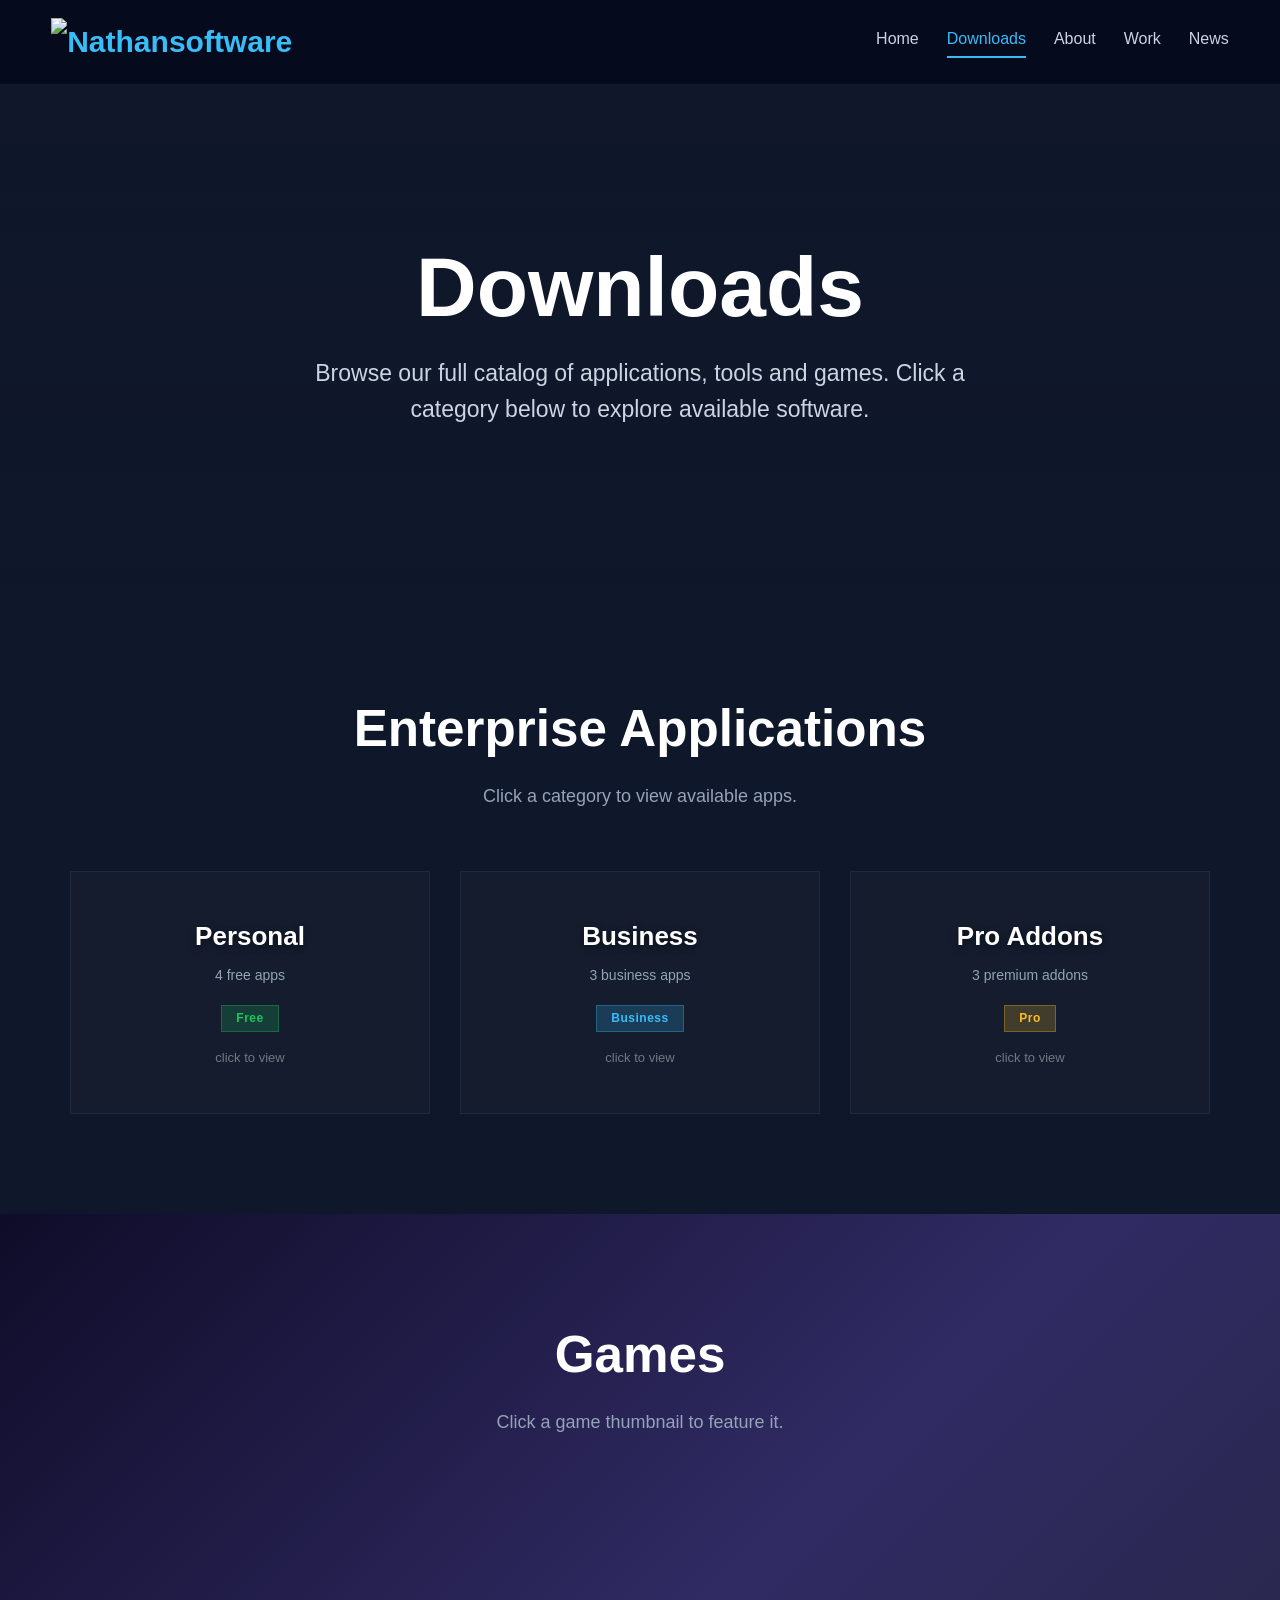
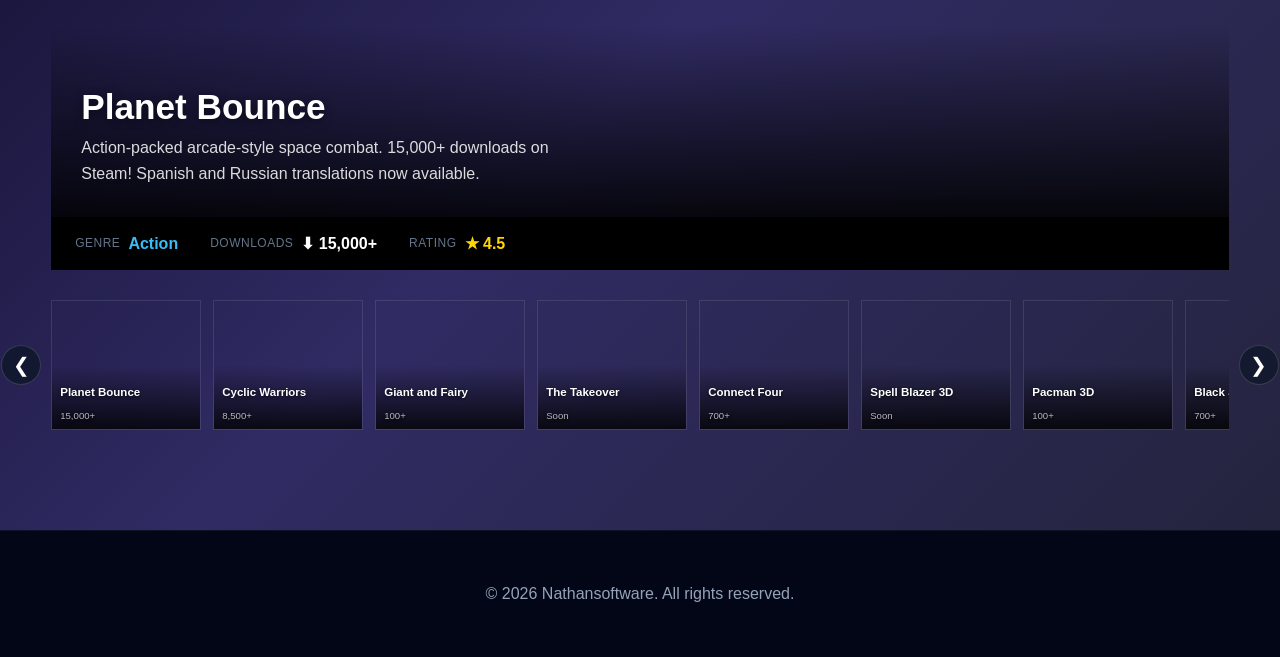
==== downloads.html @ 9fa22eac "Tweak urls" ====
<!DOCTYPE html>
<html lang="en">
<head>
<meta charset="UTF-8" />
<meta name="viewport" content="width=device-width, initial-scale=1.0" />
<title>Downloads - Nathansoftware</title>
<style>
* {
    margin: 0;
    padding: 0;
    box-sizing: border-box;
}

html {
    scroll-behavior: smooth;
}

body {
    font-family: Arial, Helvetica, sans-serif;
    background: #0f172a;
    color: white;
    line-height: 1.6;
    overflow-x: hidden;
}

a {
    text-decoration: none;
    color: inherit;
}

.container {
    width: 92%;
    max-width: 1250px;
    margin: auto;
}

header {
    position: sticky;
    top: 0;
    z-index: 1000;
    background: rgba(2, 6, 23, 0.7);
    backdrop-filter: blur(12px);
    border-bottom: 1px solid rgba(255,255,255,0.06);
}

nav {
    display: flex;
    justify-content: space-between;
    align-items: center;
    padding: 18px 0;
    position: relative;
}

.logo {
    font-size: 30px;
    font-weight: bold;
    color: #38bdf8;
}

.nav-links {
    display: flex;
    gap: 28px;
}

.nav-links a {
    color: #cbd5e1;
    transition: 0.2s;
}

.nav-links a:hover {
    color: #38bdf8;
}

.nav-links a.active {
    color: #38bdf8;
    border-bottom: 2px solid #38bdf8;
    padding-bottom: 4px;
}

/* Hamburger */
.hamburger {
    display: none;
    flex-direction: column;
    gap: 5px;
    cursor: pointer;
    padding: 4px;
    background: none;
    border: none;
}

.hamburger span {
    display: block;
    width: 24px;
    height: 2px;
    background: #cbd5e1;
    transition: 0.3s;
    border-radius: 2px;
}

.hamburger.active span:nth-child(1) {
    transform: translateY(7px) rotate(45deg);
}

.hamburger.active span:nth-child(2) {
    opacity: 0;
}

.hamburger.active span:nth-child(3) {
    transform: translateY(-7px) rotate(-45deg);
}

/* Mobile menu overlay */
.mobile-menu {
    display: none;
    position: fixed;
    top: 0;
    left: 0;
    width: 100%;
    height: 100%;
    background: rgba(2, 6, 23, 0.98);
    z-index: 999;
    flex-direction: column;
    justify-content: center;
    align-items: center;
    gap: 32px;
    opacity: 0;
    transition: opacity 0.3s ease;
    pointer-events: none;
}

.mobile-menu.open {
    opacity: 1;
    pointer-events: all;
}

.mobile-menu a {
    color: #cbd5e1;
    font-size: 1.5rem;
    font-weight: 600;
    transition: 0.2s;
}

.mobile-menu a:hover,
.mobile-menu a.active {
    color: #38bdf8;
}

.hero {
    min-height: 50vh;
    display: flex;
    align-items: center;
    text-align: center;
    background:
        linear-gradient(rgba(15,23,42,0.82), rgba(15,23,42,0.94)),
        url('https://cdn.jsdelivr.net/gh/Nathan-R1/Website-Assets@main/assets/hero.jpg') center/cover;
}

.hero-content {
    width: 100%;
    padding: 60px 0;
}

.hero h1 {
    font-size: clamp(42px, 8vw, 84px);
    line-height: 1.02;
    margin-bottom: 24px;
}

.hero p {
    max-width: 760px;
    margin: auto;
    font-size: clamp(16px, 2vw, 23px);
    color: #cbd5e1;
    padding: 0 14px;
}

section {
    padding: 100px 0;
}

.section-title {
    text-align: center;
    margin-bottom: 60px;
}

.section-title h2 {
    font-size: clamp(34px, 4vw, 52px);
    margin-bottom: 12px;
}

.section-title p {
    color: #94a3b8;
    font-size: 18px;
}

/* === CATEGORY CARDS === */
.categories {
    display: flex;
    justify-content: center;
    gap: 30px;
    flex-wrap: wrap;
}

.cat-card {
    flex: 1 1 280px;
    max-width: 360px;
    background: rgba(255,255,255,0.02);
    border: 1px solid rgba(255,255,255,0.06);
    border-radius: 0;
    padding: 44px 28px;
    text-align: center;
    cursor: pointer;
    transition: 0.25s;
}

.cat-card:hover {
    border-color: rgba(56, 189, 248, 0.3);
    transform: translateY(-5px);
}

.cat-card.active {
    border-color: #38bdf8;
    background: rgba(56, 189, 248, 0.06);
}

.cat-card .cat-icon {
    font-size: 48px;
    margin-bottom: 12px;
}

.cat-card h3 {
    font-size: 26px;
    color: #38bdf8;
    margin-bottom: 6px;
}

.cat-card .cat-count {
    font-size: 14px;
    color: #94a3b8;
    margin-bottom: 18px;
}

.cat-card .cat-badge {
    display: inline-block;
    font-size: 12px;
    font-weight: bold;
    padding: 3px 14px;
    border-radius: 0;
    letter-spacing: 0.5px;
}

.badge-free { background: rgba(34, 197, 94, 0.15); color: #22c55e; border: 1px solid rgba(34, 197, 94, 0.3); }
.badge-biz { background: rgba(56, 189, 248, 0.15); color: #38bdf8; border: 1px solid rgba(56, 189, 248, 0.3); }
.badge-pro { background: rgba(251, 191, 36, 0.15); color: #fbbf24; border: 1px solid rgba(251, 191, 36, 0.3); }

.cat-card .click-hint {
    font-size: 13px;
    color: #64748b;
    margin-top: 16px;
}

.cat-card .cat-icon {
    display: none;
}

.cat-card h3 {
    font-size: 26px;
    color: #fff;
    margin-bottom: 6px;
    text-shadow: 0 2px 6px rgba(0,0,0,0.5);
}

.cat-card .cat-count {
    font-size: 14px;
    color: #94a3b8;
    margin-bottom: 18px;
}

.cat-card .cat-badge {
    display: inline-block;
    font-size: 12px;
    font-weight: bold;
    padding: 3px 14px;
    border-radius: 0;
    letter-spacing: 0.5px;
}

.badge-free { background: rgba(34, 197, 94, 0.2); color: #22c55e; border: 1px solid rgba(34, 197, 94, 0.3); }
.badge-biz { background: rgba(56, 189, 248, 0.2); color: #38bdf8; border: 1px solid rgba(56, 189, 248, 0.3); }
.badge-pro { background: rgba(251, 191, 36, 0.2); color: #fbbf24; border: 1px solid rgba(251, 191, 36, 0.3); }

.cat-card .click-hint {
    font-size: 13px;
    color: rgba(255,255,255,0.4);
    margin-top: 16px;
}

/* === EXPANDED SECTION === */
.expand-wrap {
    overflow: hidden;
    max-height: 0;
    transition: max-height 0.5s ease, margin 0.4s ease;
    margin-top: 0;
}

.expand-wrap.open {
    max-height: 2000px;
    margin-top: 40px;
}

.expand-inner {
    background: rgba(255,255,255,0.02);
    border: 1px solid rgba(255,255,255,0.06);
    border-radius: 0;
    padding: 36px;
}

.expand-inner h3 {
    font-size: 22px;
    color: #38bdf8;
    margin-bottom: 24px;
}

.expand-apps {
    display: flex;
    flex-wrap: wrap;
    gap: 20px;
}

.expand-app {
    flex: 1 1 100%;
    padding: 18px 0;
    border-bottom: 1px solid rgba(255,255,255,0.04);
    display: flex;
    gap: 16px;
    align-items: flex-start;
}

.expand-app:last-child {
    border-bottom: none;
}

.expand-app .app-icon {
    width: 48px;
    height: 48px;
    flex-shrink: 0;
    background-size: cover;
    background-position: center;
    background-repeat: no-repeat;
    border: 1px solid rgba(255,255,255,0.08);
}

.expand-app .app-info {
    flex: 1;
    min-width: 0;
}

.expand-app h4 {
    font-size: 18px;
    font-weight: 600;
    margin-bottom: 4px;
    color: #e2e8f0;
}

.expand-app p {
    font-size: 15px;
    color: #94a3b8;
}

.expand-app .meta {
    display: flex;
    gap: 12px;
    margin-top: 8px;
    font-size: 13px;
    color: #64748b;
}

/* === GAMES === */
#games {
    background: linear-gradient(135deg, #0f0c29, #302b63, #24243e);
    padding: 100px 0;
}

.game-hero {
    display: flex;
    align-items: flex-end;
    gap: 36px;
    background-size: cover;
    background-position: center;
    background-repeat: no-repeat;
    border-radius: 0;
    padding: 30px;
    margin-bottom: 0;
    position: relative;
    overflow: hidden;
    height: 320px;
    transition: background 0.5s ease;
    cursor: pointer;
}

@media (orientation: portrait) {
    .game-hero {
        height: auto;
        aspect-ratio: 1 / 1;
    }
}

.game-hero::before {
    content: '';
    position: absolute;
    top: 0; left: 0; right: 0; bottom: 0;
    background: linear-gradient(transparent 40%, rgba(0,0,0,0.85));
}

.game-hero .hero-body {
    position: relative;
    z-index: 1;
}

.game-hero .hero-body h3 {
    font-size: 2.2rem;
    font-weight: 800;
    color: #fff;
    text-shadow: 0 2px 8px rgba(0,0,0,0.5);
}

.game-hero .hero-body p {
    font-size: 1rem;
    color: rgba(255,255,255,0.85);
    max-width: 500px;
}

/* Hero info bar */
.hero-bar {
    background: #000;
    padding: 14px 24px;
    display: flex;
    align-items: center;
    gap: 32px;
    flex-wrap: nowrap;
    margin-bottom: 30px;
}

.hero-bar span {
    display: flex;
    align-items: center;
    gap: 6px;
    color: #94a3b8;
    white-space: nowrap;
}

.hero-bar .bar-label {
    color: #64748b;
    font-size: 0.75rem;
    text-transform: uppercase;
    letter-spacing: 0.5px;
    margin-right: 2px;
}

.hero-bar .bar-genre { color: #38bdf8; font-weight: 600; }
.hero-bar .bar-downloads { color: #fff; font-weight: 600; }
.hero-bar .bar-stars { color: #ffd700; font-weight: 600; }

/* Thumbnail carousel */
.thumbs-outer {
    position: relative;
}

.thumbs-track-wrap {
    overflow: hidden;
}

.thumbs-track {
    display: flex;
    gap: 12px;
    transition: transform 0.4s ease;
}

.thumb {
    flex: 0 0 150px;
    height: 130px;
    background-size: cover;
    background-position: center;
    background-repeat: no-repeat;
    border: 1px solid rgba(255,255,255,0.1);
    border-radius: 0;
    cursor: pointer;
    transition: 0.2s;
    display: flex;
    flex-direction: column;
    justify-content: flex-end;
    align-items: stretch;
    position: relative;
    overflow: hidden;
}

.thumb::after {
    content: '';
    position: absolute;
    inset: 0;
    background: linear-gradient(transparent 50%, rgba(0,0,0,0.8));
}

.thumb:hover {
    transform: translateY(-3px);
    border-color: rgba(255,255,255,0.25);
}

.thumb .t-name {
    font-size: 0.72rem;
    font-weight: 700;
    padding: 8px;
    color: #fff;
    position: relative;
    z-index: 1;
    text-shadow: 0 1px 3px rgba(0,0,0,0.6);
    display: -webkit-box;
    -webkit-line-clamp: 2;
    -webkit-box-orient: vertical;
    overflow: hidden;
    line-height: 1.2;
}

.thumb .t-dl {
    font-size: 0.6rem;
    color: rgba(255,255,255,0.7);
    padding: 0 8px 6px;
    position: relative;
    z-index: 1;
    text-shadow: 0 1px 3px rgba(0,0,0,0.6);
}

.carousel-arrow {
    position: absolute;
    top: 50%;
    transform: translateY(-50%);
    z-index: 10;
    width: 40px;
    height: 40px;
    border: 1px solid rgba(255,255,255,0.15);
    border-radius: 50%;
    background: rgba(15,23,42,0.8);
    color: white;
    font-size: 20px;
    cursor: pointer;
    display: flex;
    align-items: center;
    justify-content: center;
    transition: 0.2s;
    display: none;
}

.carousel-arrow:hover {
    background: #38bdf8;
    color: #0f172a;
    border-color: #38bdf8;
}

.carousel-arrow.prev {
    left: -50px;
}

.carousel-arrow.next {
    right: -50px;
}

.carousel-arrow.show {
    display: flex;
}

footer {
    background: #020617;
    padding: 50px 0;
    text-align: center;
    color: #94a3b8;
    border-top: 1px solid rgba(255,255,255,0.05);
}

@media(max-width: 700px) {
    nav {
        flex-direction: row;
        gap: 0;
    }

    .nav-links {
        display: none;
    }

    .hamburger {
        display: flex;
    }

    .mobile-menu {
        display: flex;
    }

    section {
        padding: 70px 0;
    }

    .game-hero {
        flex-direction: column;
        text-align: left;
        padding: 16px;
        height: auto;
        aspect-ratio: 1 / 1;
    }

    .game-hero .hero-body p {
        max-width: none;
    }

    .hero-bar {
        padding: 10px 12px;
        gap: 8px;
    }

    .thumb {
        flex: 0 0 120px;
        height: 100px;
    }

    .carousel-arrow.prev {
        left: -5px;
    }

    .carousel-arrow.next {
        right: -5px;
    }
}
</style>
</head>
<body>

<header>
    <div class="container">
        <nav>
            <div class="logo">
                <img src="https://cdn.jsdelivr.net/gh/Nathan-R1/Website-Assets@main/assets/logo.png" alt="Nathansoftware" style="height: 48px; width: auto; display: block;">
            </div>
            <div class="nav-links">
                <a href="index.html">Home</a>
                <a href="#downloads" class="active">Downloads</a>
                <a href="index.html#about">About</a>
                <a href="index.html#work">Work</a>
                <a href="index.html#news">News</a>
            </div>
            <button class="hamburger" id="hamburger" onclick="toggleMobileMenu()" aria-label="Menu">
                <span></span>
                <span></span>
                <span></span>
            </button>
        </nav>
    </div>
</header>

<div class="mobile-menu" id="mobileMenu">
    <a href="index.html" onclick="closeMobileMenu()">Home</a>
    <a href="#downloads" class="active" onclick="closeMobileMenu()">Downloads</a>
    <a href="index.html#about" onclick="closeMobileMenu()">About</a>
    <a href="index.html#work" onclick="closeMobileMenu()">Work</a>
    <a href="index.html#news" onclick="closeMobileMenu()">News</a>
</div>

<section class="hero">
    <div class="container hero-content">
        <h1>Downloads</h1>
        <p>
            Browse our full catalog of applications, tools and games.
            Click a category below to explore available software.
        </p>
    </div>
</section>

<section id="downloads">
    <div class="container">
        <div class="section-title">
            <h2>Enterprise Applications</h2>
            <p>Click a category to view available apps.</p>
        </div>

        <div class="categories">
            <div class="cat-card" onclick="toggleCategory('personal')" id="cat-personal">
                <div class="cat-icon">&#128187;</div>
                <h3>Personal</h3>
                <div class="cat-count">4 free apps</div>
                <span class="cat-badge badge-free">Free</span>
                <div class="click-hint">click to view</div>
            </div>
            <div class="cat-card" onclick="toggleCategory('business')" id="cat-business">
                <div class="cat-icon">&#128188;</div>
                <h3>Business</h3>
                <div class="cat-count">3 business apps</div>
                <span class="cat-badge badge-biz">Business</span>
                <div class="click-hint">click to view</div>
            </div>
            <div class="cat-card" onclick="toggleCategory('pro')" id="cat-pro">
                <div class="cat-icon">&#9889;</div>
                <h3>Pro Addons</h3>
                <div class="cat-count">3 premium addons</div>
                <span class="cat-badge badge-pro">Pro</span>
                <div class="click-hint">click to view</div>
            </div>
        </div>

        <div class="expand-wrap" id="expandWrap">
            <div class="expand-inner" id="expandInner">
                <h3 id="expandTitle"></h3>
                <div class="expand-apps" id="expandBody"></div>
            </div>
        </div>
    </div>
</section>

<section id="games">
    <div class="container">
        <div class="section-title">
            <h2>Games</h2>
            <p>Click a game thumbnail to feature it.</p>
        </div>

        <div class="game-hero" id="gameHero" onclick="launchGame()" style="background-image: url(https://cdn.jsdelivr.net/gh/Nathan-R1/Website-Assets@main/assets/planetbounce-back.jpg)">
            <div class="hero-body">
                <h3 id="heroTitle">Planet Bounce</h3>
                <p id="heroDesc">Action-packed arcade-style space combat. 15,000+ downloads on Steam! Spanish and Russian translations now available.</p>
            </div>
        </div>
        <div class="hero-bar" id="heroBar">
            <span><span class="bar-label">Genre</span> <span class="bar-genre" id="barGenre">Action</span></span>
            <span><span class="bar-label">Downloads</span> <span class="bar-downloads" id="barDownloads">&#11015; 15,000+</span></span>
            <span><span class="bar-label">Rating</span> <span class="bar-stars" id="barStars">&#9733; 4.5</span></span>
        </div>

        <div class="thumbs-outer">
            <button class="carousel-arrow prev" id="thumbPrev" onclick="moveThumbs(-1)">&#10094;</button>
            <div class="thumbs-track-wrap">
                <div class="thumbs-track" id="thumbsTrack"></div>
            </div>
            <button class="carousel-arrow next" id="thumbNext" onclick="moveThumbs(1)">&#10095;</button>
        </div>
    </div>
</section>

<footer>
    <div class="container">
        <p>&copy; 2026 Nathansoftware. All rights reserved.</p>
    </div>
</footer>

<script>
const categories = {
    personal: {
        title: 'Personal (Free)',
        apps: [
            { name: 'Glass Pane', desc: 'A lightweight personal tool for everyday productivity and screen management.', meta: 'Windows' },
            { name: 'Lockdown Buddy', desc: 'Personal safety and security tool designed to keep you informed and protected.', meta: 'Windows' },
            { name: 'ID Scanner', desc: 'Scan and verify identification documents quickly and securely from your Android device.', meta: 'Android' },
            { name: 'Android Math Challenge', desc: 'Sharpen your math skills with timed challenges and progressively difficult puzzles.', meta: 'Android' }
        ]
    },
    business: {
        title: 'Business',
        apps: [
            { name: 'Easy Survey Creator', desc: 'Completely free survey software with tools to create, conduct, and analyze surveys with infinite questions. Over 4,000 downloads.', meta: 'Windows, Mac, Linux' },
            { name: 'Advanced Business Timer', desc: 'Professional time-tracking and productivity management tool for businesses and freelancers.', meta: 'Windows' },
            { name: 'Batch Text Writer', desc: 'Powerful batch file manipulation and text processing tool for automating repetitive tasks.', meta: 'Windows' }
        ]
    },
    pro: {
        title: 'Pro Addons',
        apps: [
            { name: 'Easy Survey Creator &mdash; Enterprise Plus', desc: 'Advanced survey features including custom branding, API access, team collaboration, and advanced analytics.', meta: 'Commercial License' },
            { name: 'Batch Text Writer &mdash; Automation Suite', desc: 'Extended automation capabilities with regex support, template engine, scheduled runs, and cloud integration.', meta: 'Commercial License' },
            { name: 'Advanced Business Timer &mdash; Team Edition', desc: 'Multi-user time tracking with reporting dashboards, payroll export, Slack/Teams integration, and project billing.', meta: 'Commercial License' }
        ]
    }
};

const demoImg = 'https://cdn.jsdelivr.net/gh/Nathan-R1/Website-Assets@main/assets/lords.jpg';

const imgBase = 'https://cdn.jsdelivr.net/gh/Nathan-R1/Website-Assets@main/assets/';

const games = [
    { id: 0,  name: 'Planet Bounce',             genre: 'Action',   desc: 'Action-packed arcade-style space combat. 15,000+ downloads on Steam! Spanish and Russian translations now available.',              downloads: '15,000+', stars: '3.8', img: 'planetbounce-back.jpg', url: 'https://store.steampowered.com/app/1207770/Planet_Bounce/', bg: 'linear-gradient(135deg, #f7971e, #ffd200)' },
    { id: 1,  name: 'Cyclic Warriors',           genre: 'Action',   desc: 'Fast-paced time travel competitive movement shooter. Coming to Steam this month!',                                          downloads: '8,500+',    stars: '4.5',    img: 'cyclic.png',           url: 'https://store.steampowered.com/app/2746000/Cyclic_Warriors/', bg: 'linear-gradient(135deg, #667eea, #764ba2)' },
    { id: 2,  name: 'Giant and Fairy',           genre: 'Action',   desc: 'An epic action game pitting mighty giants against elusive fairies in mythical battles.',                                    downloads: '100+',   stars: '4.0', img: 'giant-and-fairy-back.jpg', url: 'https://sourceforge.net/projects/fairy-and-giant/', bg: 'linear-gradient(135deg, #f093fb, #f5576c)' },
    { id: 3,  name: 'The Takeover',              genre: 'Action',   desc: 'High-stakes action game where strategic planning meets fast execution.',                                                  downloads: 'Soon',     stars: '',    img: 'takeover-back.jpg',      bg: 'linear-gradient(135deg, #4facfe, #00f2fe)' },
    { id: 4,  name: 'Connect Four',              genre: 'Arcade',   desc: 'Classic Connect Four game with a sleek 3D twist and multiplayer modes.',                                                    downloads: '700+',   stars: '4.1', img: 'connect-four-back.png', url: 'https://sourceforge.net/projects/nathansoftware-games/', bg: 'linear-gradient(135deg, #43e97b, #38f9d7)' },
    { id: 5,  name: 'Spell Blazer 3D',           genre: 'Arcade',   desc: 'Fast-paced spell-casting arcade action in full 3D. Master the elements!',                                                   downloads: 'Soon',     stars: '',    img: 'spellblazer3d-back.jpg', bg: 'linear-gradient(135deg, #fa709a, #fee140)' },
    { id: 6,  name: 'Pacman 3D',                 genre: 'Arcade',   desc: 'The classic maze chase reimagined in stunning 3D with new power-ups.',                                                      downloads: '100+',   stars: '5.0', img: 'packman-back.jpg', url: 'https://github.com/Nathan-R1/Building-In-Unreal/tree/main/PacManProject', bg: 'linear-gradient(135deg, #fccb90, #d57eeb)' },
    { id: 7,  name: 'Black Jack 21',             genre: 'Arcade',   desc: 'Classic blackjack card game with beautiful visuals and realistic physics.',                                                  downloads: '700+',   stars: '3.5', img: 'blackjack-back.jpg', url: 'https://sourceforge.net/projects/nathansoftware-games/', bg: 'linear-gradient(135deg, #e0c3fc, #8ec5fc)' },
    { id: 8,  name: 'Reign of the Lords',        genre: 'Strategy', desc: 'Strategic kingdom management and conquest. Build your empire from the ground up.',                                        downloads: '40,000+',   stars: '5.0', bg: 'linear-gradient(135deg, #a18cd1, #fbc2eb)' },
    { id: 9,  name: 'Wilderness Adventure RPG',  genre: 'Strategy', desc: 'Open-world RPG with deep exploration, quests, and character progression.',                                             downloads: '700+',   stars: '5.0', img: 'wilderness-back.jpg', url: 'https://sourceforge.net/projects/nathansoftware-games/', bg: 'linear-gradient(135deg, #84fab0, #8fd3f4)' },
    { id: 10, name: 'Murder Mystery',            genre: 'Strategy', desc: 'Solve challenging murder cases through deduction, clues, and interrogation.',                                         downloads: '<100',   stars: '5.0', img: 'murder-mystery-back.jpg', bg: 'linear-gradient(135deg, #cfd9df, #e2ebf0)' },
    { id: 11, name: 'Draskin Conflict',          genre: 'Strategy', desc: 'Tactical strategy game featuring deep gameplay, resource management, and war.',                                        downloads: '<100',   stars: '5.0', img: 'draskin-back.jpg', url: 'https://sourceforge.net/projects/draskin-conflict/', bg: 'linear-gradient(135deg, #ffecd2, #fcb69f)' }
];

let currentHero = 0;
let currentCategory = null;
let thumbPos = 0;
let thumbsPerView = 0;

// === SECTION 1: CATEGORY EXPAND ===
function toggleCategory(key) {
    const wrap = document.getElementById('expandWrap');
    const wasOpen = wrap.classList.contains('open');
    const wasSame = currentCategory === key;

    if (wasOpen && wasSame) {
        wrap.classList.remove('open');
        currentCategory = null;
        document.querySelectorAll('.cat-card').forEach(c => c.classList.remove('active'));
        return;
    }

    if (wasOpen && !wasSame) {
        wrap.classList.remove('open');
        setTimeout(() => {
            openCategory(key);
        }, 350);
    } else {
        openCategory(key);
    }
}

function openCategory(key) {
    const data = categories[key];
    currentCategory = key;

    document.querySelectorAll('.cat-card').forEach(c => c.classList.remove('active'));
    document.getElementById('cat-' + key).classList.add('active');

    document.getElementById('expandTitle').textContent = data.title;
    document.getElementById('expandBody').innerHTML = data.apps.map(a =>
        `<div class="expand-app">
            <div class="app-icon" style="background-image: url(https://cdn.jsdelivr.net/gh/Nathan-R1/Website-Assets@main/assets/lords.jpg)"></div>
            <div class="app-info">
                <h4>${a.name}</h4>
                <p>${a.desc}</p>
                <div class="meta"><span>${a.meta}</span></div>
            </div>
        </div>`
    ).join('');

    const wrap = document.getElementById('expandWrap');
    wrap.classList.add('open');

    setTimeout(() => {
        if (window.innerWidth < 1024) {
            wrap.scrollIntoView({ behavior: 'smooth', block: 'start' });
        }
    }, 100);
}

// === SECTION 2: GAMES CAROUSEL ===
function renderThumbs() {
    const track = document.getElementById('thumbsTrack');
    track.innerHTML = games.map(g =>
        `<div class="thumb" data-id="${g.id}" onclick="swapHero(${g.id})" style="background-image: url(${g.img ? imgBase + g.img : demoImg})">
            <div class="t-name">${g.name}</div>
            <div class="t-dl">${g.downloads}</div>
        </div>`
    ).join('');
    recalcCarousel();
}

function swapHero(id) {
    if (id === currentHero) return;
    const g = games[id];
    document.getElementById('gameHero').style.backgroundImage = `url(${g.img ? imgBase + g.img : demoImg})`;
    document.getElementById('heroTitle').textContent = g.name;
    document.getElementById('heroDesc').textContent = g.desc;
    document.getElementById('barGenre').textContent = g.genre;
    document.getElementById('barDownloads').innerHTML = g.downloads ? `&#11015; ${g.downloads}` : '';
    document.getElementById('barStars').innerHTML = g.stars ? `&#9733; ${g.stars}` : '';
    currentHero = id;
    if (window.innerWidth < 1024) {
        document.querySelector('.thumbs-outer').scrollIntoView({ behavior: 'smooth', block: 'end' });
    }
    fitBar();
}

function launchGame() {
    const g = games[currentHero];
    if (g.url) {
        window.open(g.url, '_blank');
    }
}

function fitBar() {
    const bar = document.querySelector('.hero-bar');
    const spans = bar.querySelectorAll('span');
    const labels = bar.querySelectorAll('.bar-label');
    bar.style.flexWrap = 'nowrap';
    const all = [...spans];
    all.forEach(s => s.style.fontSize = '');
    if (bar.scrollWidth <= bar.clientWidth) return;
    let low = 0.3;
    let high = 2;
    let best = 0.3;
    for (let i = 0; i < 10; i++) {
        const mid = (low + high) / 2;
        all.forEach(s => s.style.fontSize = mid + 'rem');
        if (bar.scrollWidth <= bar.clientWidth) {
            best = mid;
            low = mid;
        } else {
            high = mid;
        }
    }
    all.forEach(s => s.style.fontSize = best + 'rem');
}

function recalcCarousel() {
    const track = document.getElementById('thumbsTrack');
    const wrap = document.querySelector('.thumbs-track-wrap');
    const thumbs = track.querySelectorAll('.thumb');
    if (!thumbs.length) return;

    const containerWidth = wrap.offsetWidth;
    const gap = 12;
    const thumbWidth = thumbs[0].offsetWidth;

    thumbsPerView = Math.max(1, Math.floor((containerWidth + gap) / (thumbWidth + gap)));
    const perSlide = thumbsPerView * 2;
    
    // Show arrows if content overflows the container
    const totalContentWidth = thumbs.length * (thumbWidth + gap) - gap;
    const showArrows = totalContentWidth > containerWidth;

    document.getElementById('thumbPrev').classList.toggle('show', showArrows);
    document.getElementById('thumbNext').classList.toggle('show', showArrows);

    // Constrain thumbPos to valid range
    const maxPos = Math.max(0, thumbs.length - thumbsPerView);
    if (thumbPos > maxPos) {
        thumbPos = maxPos;
    }
    if (thumbPos < 0) thumbPos = 0;

    const slideDist = thumbPos * (thumbWidth + gap);
    track.style.transform = `translateX(-${slideDist}px)`;
}

function moveThumbs(dir) {
    const track = document.getElementById('thumbsTrack');
    const thumbs = track.querySelectorAll('.thumb');
    const gap = 12;
    const thumbWidth = thumbs[0].offsetWidth;
    
    // Maximum position is when the last thumb aligns with the right edge
    const maxPos = Math.max(0, thumbs.length - thumbsPerView);

    thumbPos += dir * thumbsPerView;
    if (thumbPos < 0) thumbPos = 0;
    if (thumbPos > maxPos) thumbPos = maxPos;

    const slideDist = thumbPos * (thumbWidth + gap);
    track.style.transform = `translateX(-${slideDist}px)`;
}

// === SWIPE SUPPORT ===
(function() {
    const wrap = document.querySelector('.thumbs-track-wrap');
    let startX = 0;
    let endX = 0;

    wrap.addEventListener('touchstart', function(e) {
        startX = e.changedTouches[0].screenX;
    }, { passive: true });

    wrap.addEventListener('touchend', function(e) {
        endX = e.changedTouches[0].screenX;
        const diff = startX - endX;
        if (Math.abs(diff) > 30) {
            moveThumbs(diff > 0 ? 1 : -1);
        }
    }, { passive: true });
})();

// === MOBILE MENU ===
function toggleMobileMenu() {
    const menu = document.getElementById('mobileMenu');
    const ham = document.getElementById('hamburger');
    menu.classList.toggle('open');
    ham.classList.toggle('active');
    document.body.style.overflow = menu.classList.contains('open') ? 'hidden' : '';
}

function closeMobileMenu() {
    document.getElementById('mobileMenu').classList.remove('open');
    document.getElementById('hamburger').classList.remove('active');
    document.body.style.overflow = '';
}

window.addEventListener('resize', recalcCarousel);
window.addEventListener('resize', fitBar);
renderThumbs();
fitBar();
</script>

</body>
</html>
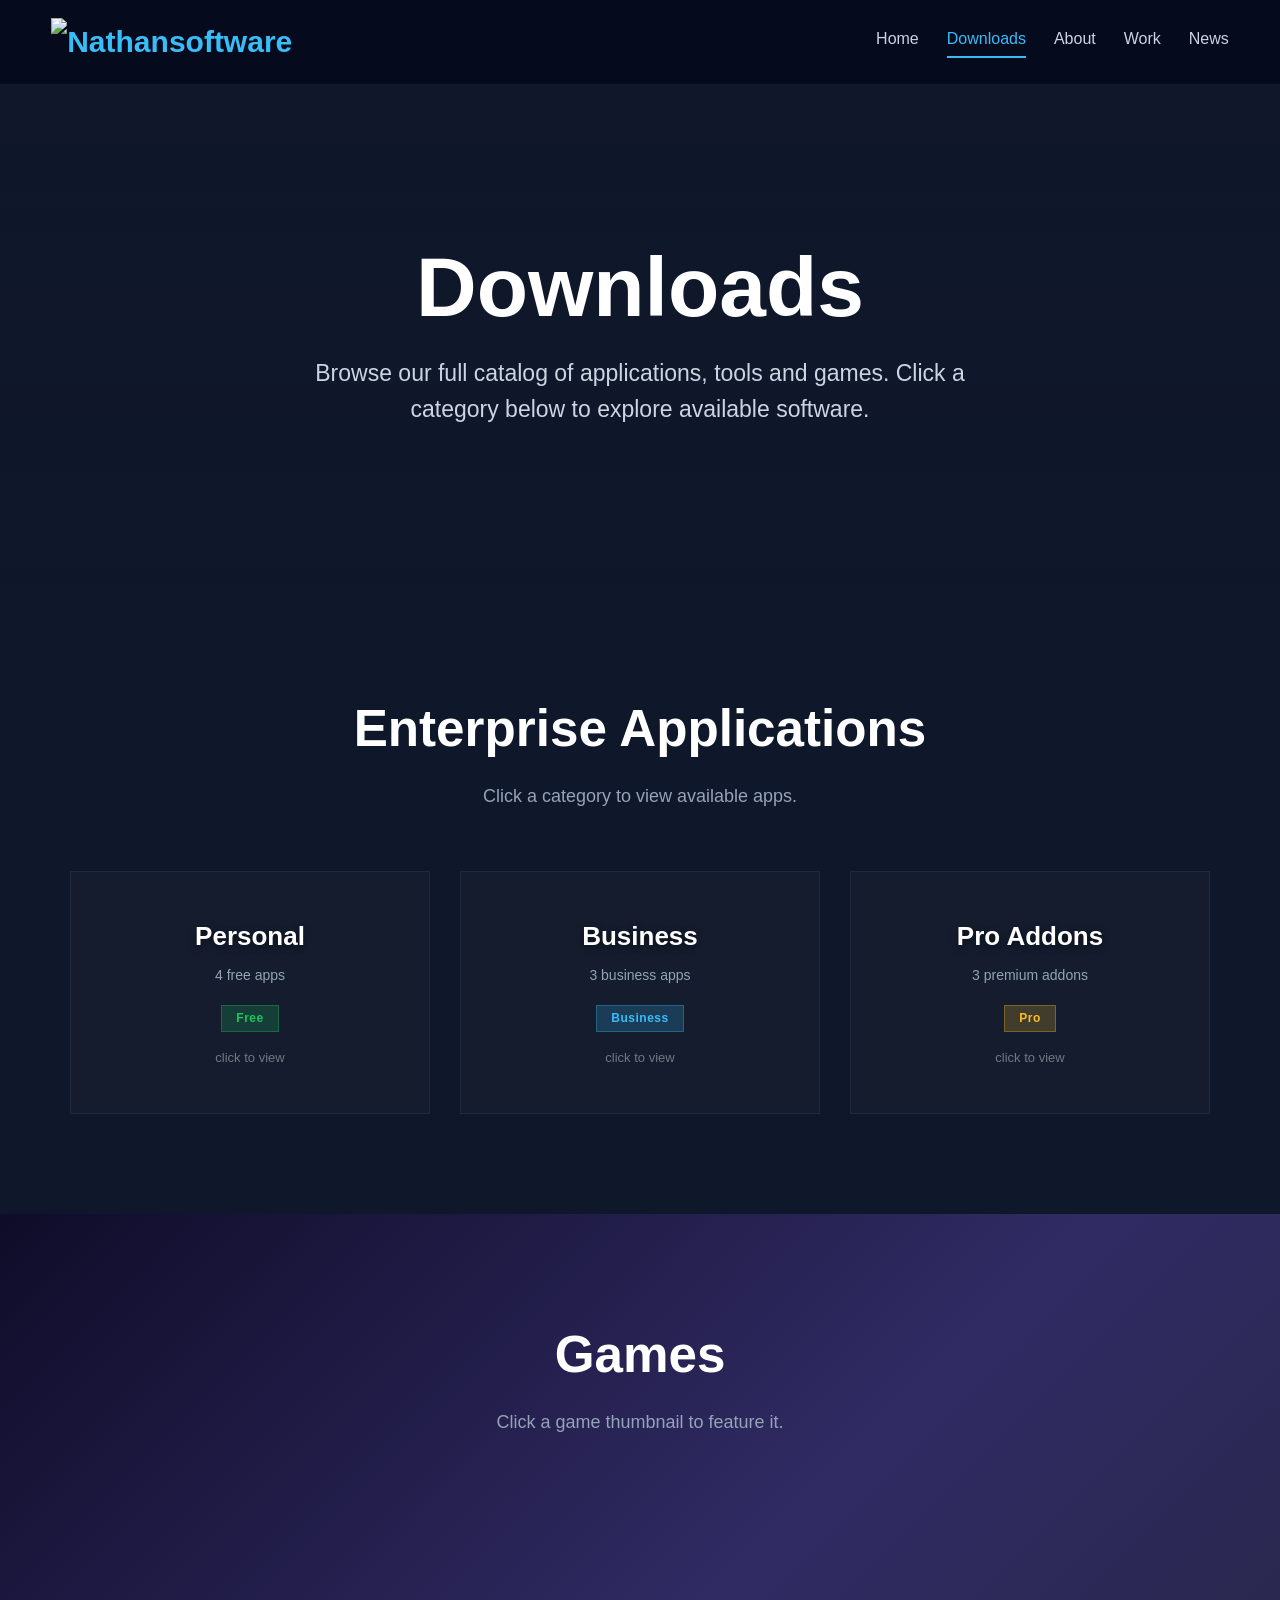
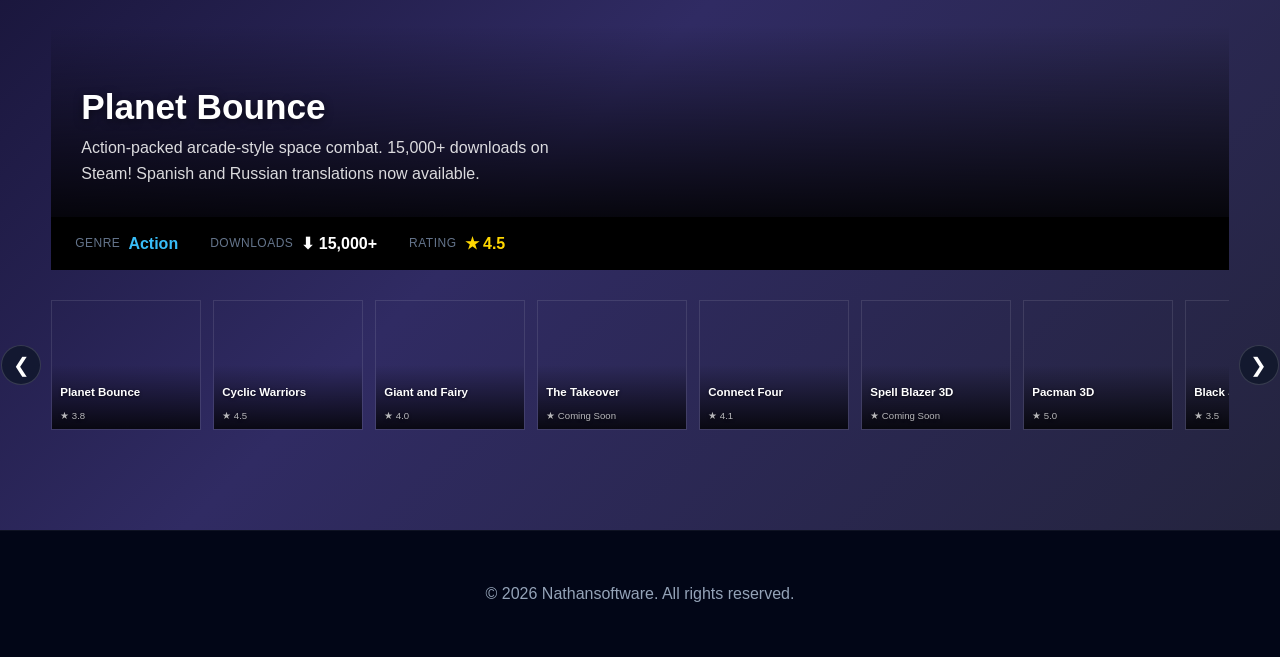
==== commit 59580a5d: "Finalising games section" ====
--- a/downloads.html
+++ b/downloads.html
@@ -396,6 +396,19 @@
     height: 320px;
     transition: background 0.5s ease;
     cursor: pointer;
+}
+
+@keyframes panImageUp {
+    from {
+        background-position: center bottom;
+    }
+    to {
+        background-position: center top;
+    }
+}
+
+.game-hero.pan-image {
+    animation: panImageUp 5s linear forwards;
 }
 
 @media (orientation: portrait) {
@@ -784,9 +797,9 @@
     { id: 0,  name: 'Planet Bounce',             genre: 'Action',   desc: 'Action-packed arcade-style space combat. 15,000+ downloads on Steam! Spanish and Russian translations now available.',              downloads: '15,000+', stars: '3.8', img: 'planetbounce-back.jpg', url: 'https://store.steampowered.com/app/1207770/Planet_Bounce/', bg: 'linear-gradient(135deg, #f7971e, #ffd200)' },
     { id: 1,  name: 'Cyclic Warriors',           genre: 'Action',   desc: 'Fast-paced time travel competitive movement shooter. Coming to Steam this month!',                                          downloads: '8,500+',    stars: '4.5',    img: 'cyclic.png',           url: 'https://store.steampowered.com/app/2746000/Cyclic_Warriors/', bg: 'linear-gradient(135deg, #667eea, #764ba2)' },
     { id: 2,  name: 'Giant and Fairy',           genre: 'Action',   desc: 'An epic action game pitting mighty giants against elusive fairies in mythical battles.',                                    downloads: '100+',   stars: '4.0', img: 'giant-and-fairy-back.jpg', url: 'https://sourceforge.net/projects/fairy-and-giant/', bg: 'linear-gradient(135deg, #f093fb, #f5576c)' },
-    { id: 3,  name: 'The Takeover',              genre: 'Action',   desc: 'High-stakes action game where strategic planning meets fast execution.',                                                  downloads: 'Soon',     stars: '',    img: 'takeover-back.jpg',      bg: 'linear-gradient(135deg, #4facfe, #00f2fe)' },
+    { id: 3,  name: 'The Takeover',              genre: 'Action',   desc: 'High-stakes action game where strategic planning meets fast execution.',                                                  downloads: '',     stars: 'Coming Soon',    img: 'takeover-back.jpg',      bg: 'linear-gradient(135deg, #4facfe, #00f2fe)' },
     { id: 4,  name: 'Connect Four',              genre: 'Arcade',   desc: 'Classic Connect Four game with a sleek 3D twist and multiplayer modes.',                                                    downloads: '700+',   stars: '4.1', img: 'connect-four-back.png', url: 'https://sourceforge.net/projects/nathansoftware-games/', bg: 'linear-gradient(135deg, #43e97b, #38f9d7)' },
-    { id: 5,  name: 'Spell Blazer 3D',           genre: 'Arcade',   desc: 'Fast-paced spell-casting arcade action in full 3D. Master the elements!',                                                   downloads: 'Soon',     stars: '',    img: 'spellblazer3d-back.jpg', bg: 'linear-gradient(135deg, #fa709a, #fee140)' },
+    { id: 5,  name: 'Spell Blazer 3D',           genre: 'Arcade',   desc: 'Fast-paced spell-casting arcade action in full 3D. Master the elements!',                                                   downloads: '',     stars: 'Coming Soon',    img: 'spellblazer3d-back.jpg', bg: 'linear-gradient(135deg, #fa709a, #fee140)' },
     { id: 6,  name: 'Pacman 3D',                 genre: 'Arcade',   desc: 'The classic maze chase reimagined in stunning 3D with new power-ups.',                                                      downloads: '100+',   stars: '5.0', img: 'packman-back.jpg', url: 'https://github.com/Nathan-R1/Building-In-Unreal/tree/main/PacManProject', bg: 'linear-gradient(135deg, #fccb90, #d57eeb)' },
     { id: 7,  name: 'Black Jack 21',             genre: 'Arcade',   desc: 'Classic blackjack card game with beautiful visuals and realistic physics.',                                                  downloads: '700+',   stars: '3.5', img: 'blackjack-back.jpg', url: 'https://sourceforge.net/projects/nathansoftware-games/', bg: 'linear-gradient(135deg, #e0c3fc, #8ec5fc)' },
     { id: 8,  name: 'Reign of the Lords',        genre: 'Strategy', desc: 'Strategic kingdom management and conquest. Build your empire from the ground up.',                                        downloads: '40,000+',   stars: '5.0', bg: 'linear-gradient(135deg, #a18cd1, #fbc2eb)' },
@@ -858,7 +871,7 @@
     track.innerHTML = games.map(g =>
         `<div class="thumb" data-id="${g.id}" onclick="swapHero(${g.id})" style="background-image: url(${g.img ? imgBase + g.img : demoImg})">
             <div class="t-name">${g.name}</div>
-            <div class="t-dl">${g.downloads}</div>
+            <div class="t-dl">${g.stars ? `&#9733; ${g.stars}` : ''}</div>
         </div>`
     ).join('');
     recalcCarousel();
@@ -867,16 +880,40 @@
 function swapHero(id) {
     if (id === currentHero) return;
     const g = games[id];
-    document.getElementById('gameHero').style.backgroundImage = `url(${g.img ? imgBase + g.img : demoImg})`;
+    const hero = document.getElementById('gameHero');
+    
+    // Remove animation class to reset
+    hero.classList.remove('pan-image');
+    
+    const imageUrl = g.img ? imgBase + g.img : demoImg;
+    hero.style.backgroundImage = `url(${imageUrl})`;
     document.getElementById('heroTitle').textContent = g.name;
     document.getElementById('heroDesc').textContent = g.desc;
     document.getElementById('barGenre').textContent = g.genre;
     document.getElementById('barDownloads').innerHTML = g.downloads ? `&#11015; ${g.downloads}` : '';
     document.getElementById('barStars').innerHTML = g.stars ? `&#9733; ${g.stars}` : '';
     currentHero = id;
+    
     if (window.innerWidth < 1024) {
         document.querySelector('.thumbs-outer').scrollIntoView({ behavior: 'smooth', block: 'end' });
     }
+    
+    // Check image dimensions and trigger animation if needed (only on desktop)
+    if (window.innerWidth >= 1024) {
+        const img = new Image();
+        img.onload = function() {
+            const heroHeight = hero.offsetHeight;
+            // If image height is more than double the hero height, start panning animation
+            if (img.height > heroHeight) {
+                // Use requestAnimationFrame to ensure the class is applied after the image loads
+                requestAnimationFrame(() => {
+                    hero.classList.add('pan-image');
+                });
+            }
+        };
+        img.src = imageUrl;
+    }
+    
     fitBar();
 }
 
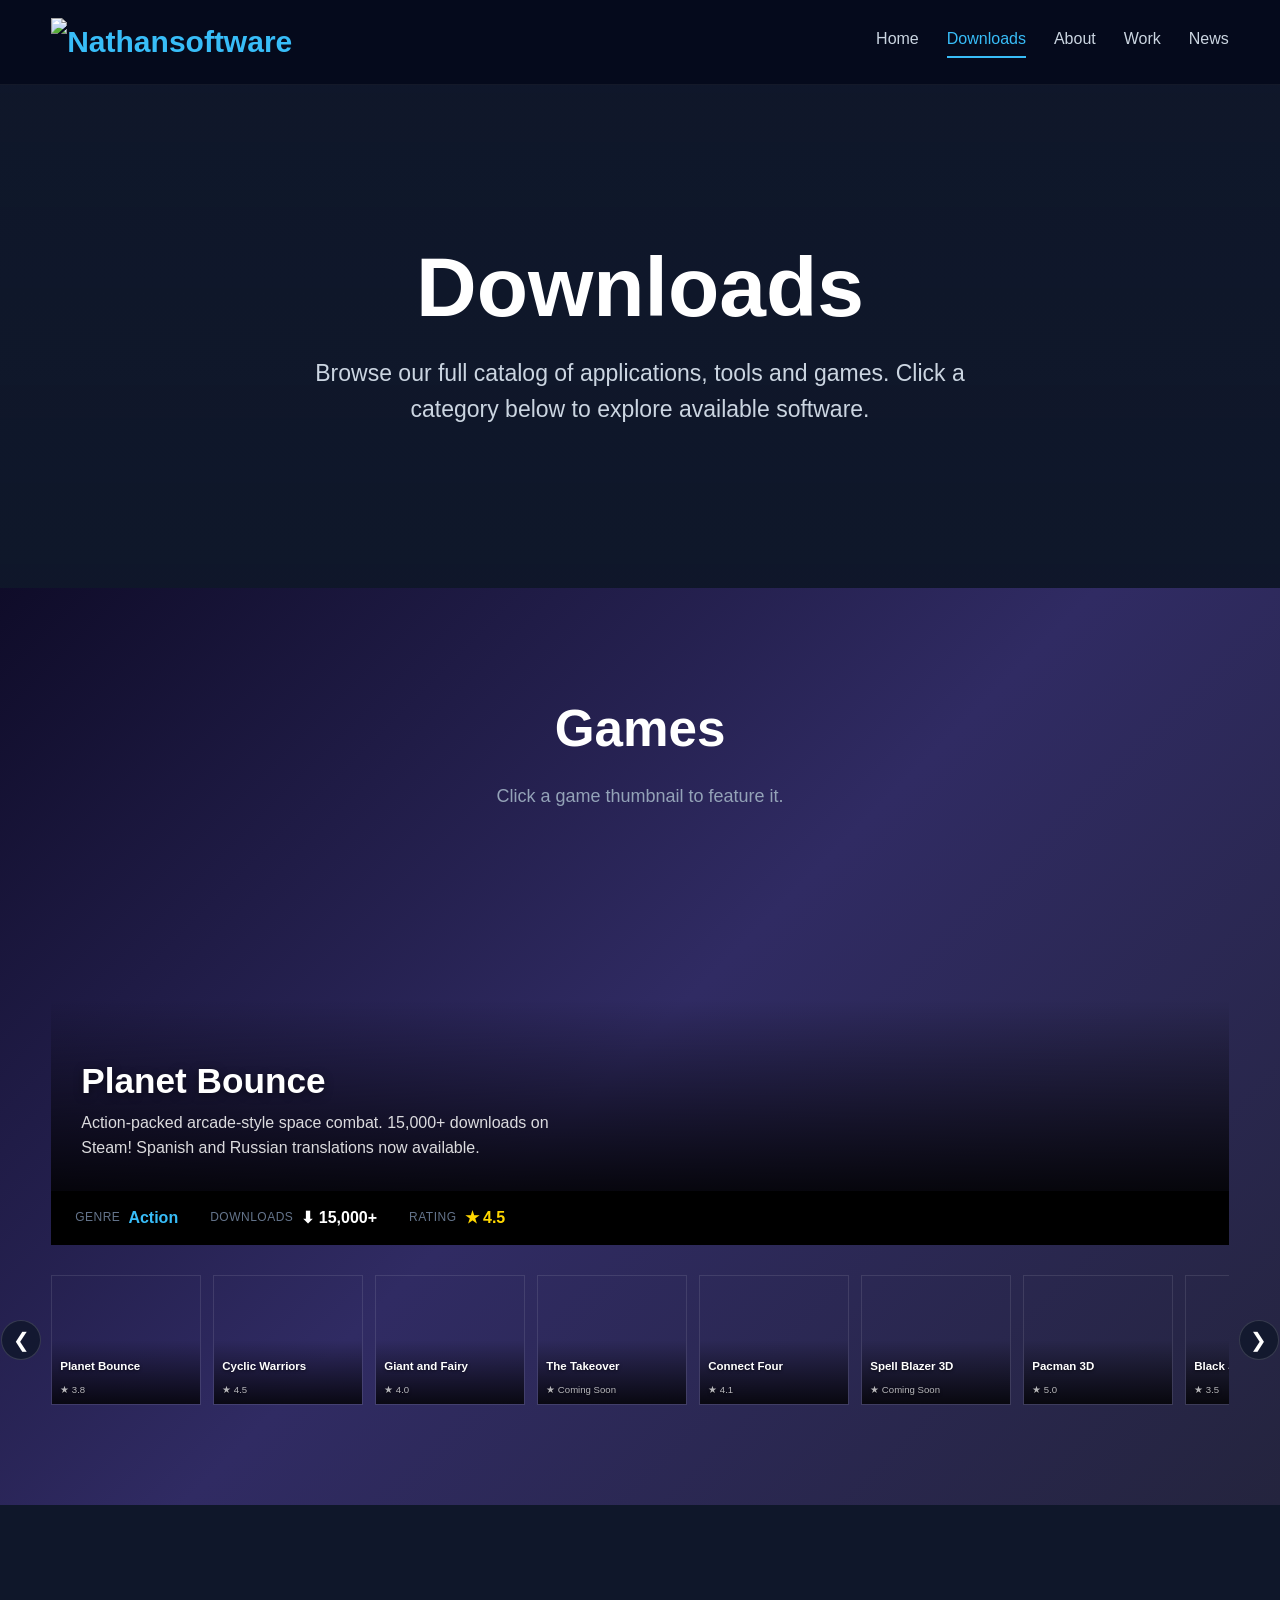
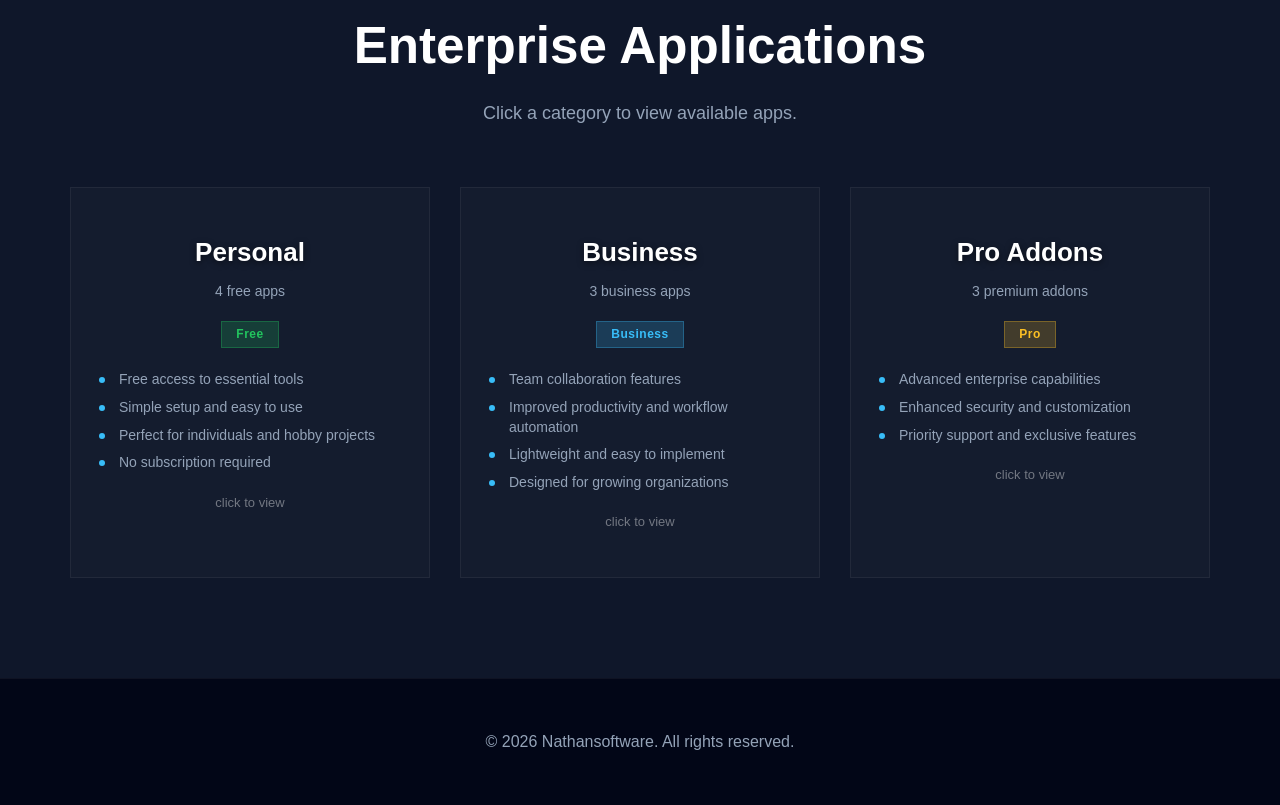
==== commit 621bcbd3: "Updating downloads page" ====
--- a/downloads.html
+++ b/downloads.html
@@ -4,644 +4,7 @@
 <meta charset="UTF-8" />
 <meta name="viewport" content="width=device-width, initial-scale=1.0" />
 <title>Downloads - Nathansoftware</title>
-<style>
-* {
-    margin: 0;
-    padding: 0;
-    box-sizing: border-box;
-}
-
-html {
-    scroll-behavior: smooth;
-}
-
-body {
-    font-family: Arial, Helvetica, sans-serif;
-    background: #0f172a;
-    color: white;
-    line-height: 1.6;
-    overflow-x: hidden;
-}
-
-a {
-    text-decoration: none;
-    color: inherit;
-}
-
-.container {
-    width: 92%;
-    max-width: 1250px;
-    margin: auto;
-}
-
-header {
-    position: sticky;
-    top: 0;
-    z-index: 1000;
-    background: rgba(2, 6, 23, 0.7);
-    backdrop-filter: blur(12px);
-    border-bottom: 1px solid rgba(255,255,255,0.06);
-}
-
-nav {
-    display: flex;
-    justify-content: space-between;
-    align-items: center;
-    padding: 18px 0;
-    position: relative;
-}
-
-.logo {
-    font-size: 30px;
-    font-weight: bold;
-    color: #38bdf8;
-}
-
-.nav-links {
-    display: flex;
-    gap: 28px;
-}
-
-.nav-links a {
-    color: #cbd5e1;
-    transition: 0.2s;
-}
-
-.nav-links a:hover {
-    color: #38bdf8;
-}
-
-.nav-links a.active {
-    color: #38bdf8;
-    border-bottom: 2px solid #38bdf8;
-    padding-bottom: 4px;
-}
-
-/* Hamburger */
-.hamburger {
-    display: none;
-    flex-direction: column;
-    gap: 5px;
-    cursor: pointer;
-    padding: 4px;
-    background: none;
-    border: none;
-}
-
-.hamburger span {
-    display: block;
-    width: 24px;
-    height: 2px;
-    background: #cbd5e1;
-    transition: 0.3s;
-    border-radius: 2px;
-}
-
-.hamburger.active span:nth-child(1) {
-    transform: translateY(7px) rotate(45deg);
-}
-
-.hamburger.active span:nth-child(2) {
-    opacity: 0;
-}
-
-.hamburger.active span:nth-child(3) {
-    transform: translateY(-7px) rotate(-45deg);
-}
-
-/* Mobile menu overlay */
-.mobile-menu {
-    display: none;
-    position: fixed;
-    top: 0;
-    left: 0;
-    width: 100%;
-    height: 100%;
-    background: rgba(2, 6, 23, 0.98);
-    z-index: 999;
-    flex-direction: column;
-    justify-content: center;
-    align-items: center;
-    gap: 32px;
-    opacity: 0;
-    transition: opacity 0.3s ease;
-    pointer-events: none;
-}
-
-.mobile-menu.open {
-    opacity: 1;
-    pointer-events: all;
-}
-
-.mobile-menu a {
-    color: #cbd5e1;
-    font-size: 1.5rem;
-    font-weight: 600;
-    transition: 0.2s;
-}
-
-.mobile-menu a:hover,
-.mobile-menu a.active {
-    color: #38bdf8;
-}
-
-.hero {
-    min-height: 50vh;
-    display: flex;
-    align-items: center;
-    text-align: center;
-    background:
-        linear-gradient(rgba(15,23,42,0.82), rgba(15,23,42,0.94)),
-        url('https://cdn.jsdelivr.net/gh/Nathan-R1/Website-Assets@main/assets/hero.jpg') center/cover;
-}
-
-.hero-content {
-    width: 100%;
-    padding: 60px 0;
-}
-
-.hero h1 {
-    font-size: clamp(42px, 8vw, 84px);
-    line-height: 1.02;
-    margin-bottom: 24px;
-}
-
-.hero p {
-    max-width: 760px;
-    margin: auto;
-    font-size: clamp(16px, 2vw, 23px);
-    color: #cbd5e1;
-    padding: 0 14px;
-}
-
-section {
-    padding: 100px 0;
-}
-
-.section-title {
-    text-align: center;
-    margin-bottom: 60px;
-}
-
-.section-title h2 {
-    font-size: clamp(34px, 4vw, 52px);
-    margin-bottom: 12px;
-}
-
-.section-title p {
-    color: #94a3b8;
-    font-size: 18px;
-}
-
-/* === CATEGORY CARDS === */
-.categories {
-    display: flex;
-    justify-content: center;
-    gap: 30px;
-    flex-wrap: wrap;
-}
-
-.cat-card {
-    flex: 1 1 280px;
-    max-width: 360px;
-    background: rgba(255,255,255,0.02);
-    border: 1px solid rgba(255,255,255,0.06);
-    border-radius: 0;
-    padding: 44px 28px;
-    text-align: center;
-    cursor: pointer;
-    transition: 0.25s;
-}
-
-.cat-card:hover {
-    border-color: rgba(56, 189, 248, 0.3);
-    transform: translateY(-5px);
-}
-
-.cat-card.active {
-    border-color: #38bdf8;
-    background: rgba(56, 189, 248, 0.06);
-}
-
-.cat-card .cat-icon {
-    font-size: 48px;
-    margin-bottom: 12px;
-}
-
-.cat-card h3 {
-    font-size: 26px;
-    color: #38bdf8;
-    margin-bottom: 6px;
-}
-
-.cat-card .cat-count {
-    font-size: 14px;
-    color: #94a3b8;
-    margin-bottom: 18px;
-}
-
-.cat-card .cat-badge {
-    display: inline-block;
-    font-size: 12px;
-    font-weight: bold;
-    padding: 3px 14px;
-    border-radius: 0;
-    letter-spacing: 0.5px;
-}
-
-.badge-free { background: rgba(34, 197, 94, 0.15); color: #22c55e; border: 1px solid rgba(34, 197, 94, 0.3); }
-.badge-biz { background: rgba(56, 189, 248, 0.15); color: #38bdf8; border: 1px solid rgba(56, 189, 248, 0.3); }
-.badge-pro { background: rgba(251, 191, 36, 0.15); color: #fbbf24; border: 1px solid rgba(251, 191, 36, 0.3); }
-
-.cat-card .click-hint {
-    font-size: 13px;
-    color: #64748b;
-    margin-top: 16px;
-}
-
-.cat-card .cat-icon {
-    display: none;
-}
-
-.cat-card h3 {
-    font-size: 26px;
-    color: #fff;
-    margin-bottom: 6px;
-    text-shadow: 0 2px 6px rgba(0,0,0,0.5);
-}
-
-.cat-card .cat-count {
-    font-size: 14px;
-    color: #94a3b8;
-    margin-bottom: 18px;
-}
-
-.cat-card .cat-badge {
-    display: inline-block;
-    font-size: 12px;
-    font-weight: bold;
-    padding: 3px 14px;
-    border-radius: 0;
-    letter-spacing: 0.5px;
-}
-
-.badge-free { background: rgba(34, 197, 94, 0.2); color: #22c55e; border: 1px solid rgba(34, 197, 94, 0.3); }
-.badge-biz { background: rgba(56, 189, 248, 0.2); color: #38bdf8; border: 1px solid rgba(56, 189, 248, 0.3); }
-.badge-pro { background: rgba(251, 191, 36, 0.2); color: #fbbf24; border: 1px solid rgba(251, 191, 36, 0.3); }
-
-.cat-card .click-hint {
-    font-size: 13px;
-    color: rgba(255,255,255,0.4);
-    margin-top: 16px;
-}
-
-/* === EXPANDED SECTION === */
-.expand-wrap {
-    overflow: hidden;
-    max-height: 0;
-    transition: max-height 0.5s ease, margin 0.4s ease;
-    margin-top: 0;
-}
-
-.expand-wrap.open {
-    max-height: 2000px;
-    margin-top: 40px;
-}
-
-.expand-inner {
-    background: rgba(255,255,255,0.02);
-    border: 1px solid rgba(255,255,255,0.06);
-    border-radius: 0;
-    padding: 36px;
-}
-
-.expand-inner h3 {
-    font-size: 22px;
-    color: #38bdf8;
-    margin-bottom: 24px;
-}
-
-.expand-apps {
-    display: flex;
-    flex-wrap: wrap;
-    gap: 20px;
-}
-
-.expand-app {
-    flex: 1 1 100%;
-    padding: 18px 0;
-    border-bottom: 1px solid rgba(255,255,255,0.04);
-    display: flex;
-    gap: 16px;
-    align-items: flex-start;
-}
-
-.expand-app:last-child {
-    border-bottom: none;
-}
-
-.expand-app .app-icon {
-    width: 48px;
-    height: 48px;
-    flex-shrink: 0;
-    background-size: cover;
-    background-position: center;
-    background-repeat: no-repeat;
-    border: 1px solid rgba(255,255,255,0.08);
-}
-
-.expand-app .app-info {
-    flex: 1;
-    min-width: 0;
-}
-
-.expand-app h4 {
-    font-size: 18px;
-    font-weight: 600;
-    margin-bottom: 4px;
-    color: #e2e8f0;
-}
-
-.expand-app p {
-    font-size: 15px;
-    color: #94a3b8;
-}
-
-.expand-app .meta {
-    display: flex;
-    gap: 12px;
-    margin-top: 8px;
-    font-size: 13px;
-    color: #64748b;
-}
-
-/* === GAMES === */
-#games {
-    background: linear-gradient(135deg, #0f0c29, #302b63, #24243e);
-    padding: 100px 0;
-}
-
-.game-hero {
-    display: flex;
-    align-items: flex-end;
-    gap: 36px;
-    background-size: cover;
-    background-position: center;
-    background-repeat: no-repeat;
-    border-radius: 0;
-    padding: 30px;
-    margin-bottom: 0;
-    position: relative;
-    overflow: hidden;
-    height: 320px;
-    transition: background 0.5s ease;
-    cursor: pointer;
-}
-
-@keyframes panImageUp {
-    from {
-        background-position: center bottom;
-    }
-    to {
-        background-position: center top;
-    }
-}
-
-.game-hero.pan-image {
-    animation: panImageUp 5s linear forwards;
-}
-
-@media (orientation: portrait) {
-    .game-hero {
-        height: auto;
-        aspect-ratio: 1 / 1;
-    }
-}
-
-.game-hero::before {
-    content: '';
-    position: absolute;
-    top: 0; left: 0; right: 0; bottom: 0;
-    background: linear-gradient(transparent 40%, rgba(0,0,0,0.85));
-}
-
-.game-hero .hero-body {
-    position: relative;
-    z-index: 1;
-}
-
-.game-hero .hero-body h3 {
-    font-size: 2.2rem;
-    font-weight: 800;
-    color: #fff;
-    text-shadow: 0 2px 8px rgba(0,0,0,0.5);
-}
-
-.game-hero .hero-body p {
-    font-size: 1rem;
-    color: rgba(255,255,255,0.85);
-    max-width: 500px;
-}
-
-/* Hero info bar */
-.hero-bar {
-    background: #000;
-    padding: 14px 24px;
-    display: flex;
-    align-items: center;
-    gap: 32px;
-    flex-wrap: nowrap;
-    margin-bottom: 30px;
-}
-
-.hero-bar span {
-    display: flex;
-    align-items: center;
-    gap: 6px;
-    color: #94a3b8;
-    white-space: nowrap;
-}
-
-.hero-bar .bar-label {
-    color: #64748b;
-    font-size: 0.75rem;
-    text-transform: uppercase;
-    letter-spacing: 0.5px;
-    margin-right: 2px;
-}
-
-.hero-bar .bar-genre { color: #38bdf8; font-weight: 600; }
-.hero-bar .bar-downloads { color: #fff; font-weight: 600; }
-.hero-bar .bar-stars { color: #ffd700; font-weight: 600; }
-
-/* Thumbnail carousel */
-.thumbs-outer {
-    position: relative;
-}
-
-.thumbs-track-wrap {
-    overflow: hidden;
-}
-
-.thumbs-track {
-    display: flex;
-    gap: 12px;
-    transition: transform 0.4s ease;
-}
-
-.thumb {
-    flex: 0 0 150px;
-    height: 130px;
-    background-size: cover;
-    background-position: center;
-    background-repeat: no-repeat;
-    border: 1px solid rgba(255,255,255,0.1);
-    border-radius: 0;
-    cursor: pointer;
-    transition: 0.2s;
-    display: flex;
-    flex-direction: column;
-    justify-content: flex-end;
-    align-items: stretch;
-    position: relative;
-    overflow: hidden;
-}
-
-.thumb::after {
-    content: '';
-    position: absolute;
-    inset: 0;
-    background: linear-gradient(transparent 50%, rgba(0,0,0,0.8));
-}
-
-.thumb:hover {
-    transform: translateY(-3px);
-    border-color: rgba(255,255,255,0.25);
-}
-
-.thumb .t-name {
-    font-size: 0.72rem;
-    font-weight: 700;
-    padding: 8px;
-    color: #fff;
-    position: relative;
-    z-index: 1;
-    text-shadow: 0 1px 3px rgba(0,0,0,0.6);
-    display: -webkit-box;
-    -webkit-line-clamp: 2;
-    -webkit-box-orient: vertical;
-    overflow: hidden;
-    line-height: 1.2;
-}
-
-.thumb .t-dl {
-    font-size: 0.6rem;
-    color: rgba(255,255,255,0.7);
-    padding: 0 8px 6px;
-    position: relative;
-    z-index: 1;
-    text-shadow: 0 1px 3px rgba(0,0,0,0.6);
-}
-
-.carousel-arrow {
-    position: absolute;
-    top: 50%;
-    transform: translateY(-50%);
-    z-index: 10;
-    width: 40px;
-    height: 40px;
-    border: 1px solid rgba(255,255,255,0.15);
-    border-radius: 50%;
-    background: rgba(15,23,42,0.8);
-    color: white;
-    font-size: 20px;
-    cursor: pointer;
-    display: flex;
-    align-items: center;
-    justify-content: center;
-    transition: 0.2s;
-    display: none;
-}
-
-.carousel-arrow:hover {
-    background: #38bdf8;
-    color: #0f172a;
-    border-color: #38bdf8;
-}
-
-.carousel-arrow.prev {
-    left: -50px;
-}
-
-.carousel-arrow.next {
-    right: -50px;
-}
-
-.carousel-arrow.show {
-    display: flex;
-}
-
-footer {
-    background: #020617;
-    padding: 50px 0;
-    text-align: center;
-    color: #94a3b8;
-    border-top: 1px solid rgba(255,255,255,0.05);
-}
-
-@media(max-width: 700px) {
-    nav {
-        flex-direction: row;
-        gap: 0;
-    }
-
-    .nav-links {
-        display: none;
-    }
-
-    .hamburger {
-        display: flex;
-    }
-
-    .mobile-menu {
-        display: flex;
-    }
-
-    section {
-        padding: 70px 0;
-    }
-
-    .game-hero {
-        flex-direction: column;
-        text-align: left;
-        padding: 16px;
-        height: auto;
-        aspect-ratio: 1 / 1;
-    }
-
-    .game-hero .hero-body p {
-        max-width: none;
-    }
-
-    .hero-bar {
-        padding: 10px 12px;
-        gap: 8px;
-    }
-
-    .thumb {
-        flex: 0 0 120px;
-        height: 100px;
-    }
-
-    .carousel-arrow.prev {
-        left: -5px;
-    }
-
-    .carousel-arrow.next {
-        right: -5px;
-    }
-}
-</style>
+<link rel="stylesheet" href="styles/downloads.css">
 </head>
 <body>
 
@@ -685,7 +48,36 @@
     </div>
 </section>
 
-<section id="downloads">
+<section id="games">
+    <div class="container">
+        <div class="section-title">
+            <h2>Games</h2>
+            <p>Click a game thumbnail to feature it.</p>
+        </div>
+
+        <div class="game-hero" id="gameHero" onclick="launchGame()" style="background-image: url(https://cdn.jsdelivr.net/gh/Nathan-R1/Website-Assets@main/assets/planetbounce-back.jpg)">
+            <div class="hero-body">
+                <h3 id="heroTitle">Planet Bounce</h3>
+                <p id="heroDesc">Action-packed arcade-style space combat. 15,000+ downloads on Steam! Spanish and Russian translations now available.</p>
+            </div>
+        </div>
+        <div class="hero-bar" id="heroBar">
+            <span><span class="bar-label">Genre</span> <span class="bar-genre" id="barGenre">Action</span></span>
+            <span><span class="bar-label">Downloads</span> <span class="bar-downloads" id="barDownloads">&#11015; 15,000+</span></span>
+            <span><span class="bar-label">Rating</span> <span class="bar-stars" id="barStars">&#9733; 4.5</span></span>
+        </div>
+
+        <div class="thumbs-outer">
+            <button class="carousel-arrow prev" id="thumbPrev" onclick="moveThumbs(-1)">&#10094;</button>
+            <div class="thumbs-track-wrap">
+                <div class="thumbs-track" id="thumbsTrack"></div>
+            </div>
+            <button class="carousel-arrow next" id="thumbNext" onclick="moveThumbs(1)">&#10095;</button>
+        </div>
+    </div>
+</section>
+
+<section id="business">
     <div class="container">
         <div class="section-title">
             <h2>Enterprise Applications</h2>
@@ -698,6 +90,12 @@
                 <h3>Personal</h3>
                 <div class="cat-count">4 free apps</div>
                 <span class="cat-badge badge-free">Free</span>
+                <ul class="selling-points">
+                    <li>Free access to essential tools</li>
+                    <li>Simple setup and easy to use</li>
+                    <li>Perfect for individuals and hobby projects</li>
+                    <li>No subscription required</li>
+                </ul>
                 <div class="click-hint">click to view</div>
             </div>
             <div class="cat-card" onclick="toggleCategory('business')" id="cat-business">
@@ -705,6 +103,12 @@
                 <h3>Business</h3>
                 <div class="cat-count">3 business apps</div>
                 <span class="cat-badge badge-biz">Business</span>
+                <ul class="selling-points">
+                    <li>Team collaboration features</li>
+                    <li>Improved productivity and workflow automation</li>
+                    <li>Lightweight and easy to implement</li>
+                    <li>Designed for growing organizations</li>
+                </ul>
                 <div class="click-hint">click to view</div>
             </div>
             <div class="cat-card" onclick="toggleCategory('pro')" id="cat-pro">
@@ -712,6 +116,11 @@
                 <h3>Pro Addons</h3>
                 <div class="cat-count">3 premium addons</div>
                 <span class="cat-badge badge-pro">Pro</span>
+                <ul class="selling-points">
+                    <li>Advanced enterprise capabilities</li>
+                    <li>Enhanced security and customization</li>
+                    <li>Priority support and exclusive features</li>
+                </ul>
                 <div class="click-hint">click to view</div>
             </div>
         </div>
@@ -721,35 +130,6 @@
                 <h3 id="expandTitle"></h3>
                 <div class="expand-apps" id="expandBody"></div>
             </div>
-        </div>
-    </div>
-</section>
-
-<section id="games">
-    <div class="container">
-        <div class="section-title">
-            <h2>Games</h2>
-            <p>Click a game thumbnail to feature it.</p>
-        </div>
-
-        <div class="game-hero" id="gameHero" onclick="launchGame()" style="background-image: url(https://cdn.jsdelivr.net/gh/Nathan-R1/Website-Assets@main/assets/planetbounce-back.jpg)">
-            <div class="hero-body">
-                <h3 id="heroTitle">Planet Bounce</h3>
-                <p id="heroDesc">Action-packed arcade-style space combat. 15,000+ downloads on Steam! Spanish and Russian translations now available.</p>
-            </div>
-        </div>
-        <div class="hero-bar" id="heroBar">
-            <span><span class="bar-label">Genre</span> <span class="bar-genre" id="barGenre">Action</span></span>
-            <span><span class="bar-label">Downloads</span> <span class="bar-downloads" id="barDownloads">&#11015; 15,000+</span></span>
-            <span><span class="bar-label">Rating</span> <span class="bar-stars" id="barStars">&#9733; 4.5</span></span>
-        </div>
-
-        <div class="thumbs-outer">
-            <button class="carousel-arrow prev" id="thumbPrev" onclick="moveThumbs(-1)">&#10094;</button>
-            <div class="thumbs-track-wrap">
-                <div class="thumbs-track" id="thumbsTrack"></div>
-            </div>
-            <button class="carousel-arrow next" id="thumbNext" onclick="moveThumbs(1)">&#10095;</button>
         </div>
     </div>
 </section>
@@ -765,26 +145,26 @@
     personal: {
         title: 'Personal (Free)',
         apps: [
-            { name: 'Glass Pane', desc: 'A lightweight personal tool for everyday productivity and screen management.', meta: 'Windows' },
-            { name: 'Lockdown Buddy', desc: 'Personal safety and security tool designed to keep you informed and protected.', meta: 'Windows' },
-            { name: 'ID Scanner', desc: 'Scan and verify identification documents quickly and securely from your Android device.', meta: 'Android' },
-            { name: 'Android Math Challenge', desc: 'Sharpen your math skills with timed challenges and progressively difficult puzzles.', meta: 'Android' }
+            { name: 'Glass Pane Image Collector', desc: 'A lightweight personal tool for everyday productivity and screen management.', meta: 'Windows', link: 'https://sourceforge.net/projects/glass-pane-image-collector/', img: 'glass.png' },
+            { name: 'Lockdown Buddy', desc: 'Personal safety and security tool designed to keep you informed and protected.', meta: 'Windows', link: 'https://sourceforge.net/projects/lockdown-buddy/', img: 'lockdown.png' },
+            { name: 'ID Scanner', desc: 'Scan and verify identification documents quickly and securely from your Android device.', meta: 'Android', link: '#', img: 'ic.png' },
+            { name: 'Android Math Challenge', desc: 'Sharpen your math skills with timed challenges and progressively difficult puzzles.', meta: 'Android', link: '#', img: 'math.png' }
         ]
     },
     business: {
         title: 'Business',
         apps: [
-            { name: 'Easy Survey Creator', desc: 'Completely free survey software with tools to create, conduct, and analyze surveys with infinite questions. Over 4,000 downloads.', meta: 'Windows, Mac, Linux' },
-            { name: 'Advanced Business Timer', desc: 'Professional time-tracking and productivity management tool for businesses and freelancers.', meta: 'Windows' },
-            { name: 'Batch Text Writer', desc: 'Powerful batch file manipulation and text processing tool for automating repetitive tasks.', meta: 'Windows' }
+            { name: 'Easy Survey Creator', desc: 'Completely free survey software with tools to create, conduct, and analyze surveys with infinite questions. Over 4,000 downloads.', meta: 'Windows, Mac, Linux', link: 'https://sourceforge.net/projects/easy-survey-creator/', img: 'esc.png' },
+            { name: 'Advanced Business Timer', desc: 'Professional time-tracking and productivity management tool for businesses and freelancers.', meta: 'Windows', link: '#', img: 'timer.png' },
+            { name: 'Batch Text Writer', desc: 'Powerful batch file manipulation and text processing tool for automating repetitive tasks.', meta: 'Windows', link: '#', img: 'btw.jpg' }
         ]
     },
     pro: {
         title: 'Pro Addons',
         apps: [
-            { name: 'Easy Survey Creator &mdash; Enterprise Plus', desc: 'Advanced survey features including custom branding, API access, team collaboration, and advanced analytics.', meta: 'Commercial License' },
-            { name: 'Batch Text Writer &mdash; Automation Suite', desc: 'Extended automation capabilities with regex support, template engine, scheduled runs, and cloud integration.', meta: 'Commercial License' },
-            { name: 'Advanced Business Timer &mdash; Team Edition', desc: 'Multi-user time tracking with reporting dashboards, payroll export, Slack/Teams integration, and project billing.', meta: 'Commercial License' }
+            { name: 'Easy Survey Creator &mdash; Enterprise Plus', desc: 'Advanced survey features including custom branding, API access, team collaboration, and advanced analytics.', meta: 'Commercial License', link: 'https://sourceforge.net/projects/easy-survey-creator/', img: 'esc.png' },
+            { name: 'Batch Text Writer &mdash; Automation Suite', desc: 'Extended automation capabilities with regex support, template engine, scheduled runs, and cloud integration.', meta: 'Commercial License', link: '#', img: 'btw.jpg' },
+            { name: 'Advanced Business Timer &mdash; Team Edition', desc: 'Multi-user time tracking with reporting dashboards, payroll export, Slack/Teams integration, and project billing.', meta: 'Commercial License', link: '#', img: 'timer.png' }
         ]
     }
 };
@@ -798,14 +178,15 @@
     { id: 1,  name: 'Cyclic Warriors',           genre: 'Action',   desc: 'Fast-paced time travel competitive movement shooter. Coming to Steam this month!',                                          downloads: '8,500+',    stars: '4.5',    img: 'cyclic.png',           url: 'https://store.steampowered.com/app/2746000/Cyclic_Warriors/', bg: 'linear-gradient(135deg, #667eea, #764ba2)' },
     { id: 2,  name: 'Giant and Fairy',           genre: 'Action',   desc: 'An epic action game pitting mighty giants against elusive fairies in mythical battles.',                                    downloads: '100+',   stars: '4.0', img: 'giant-and-fairy-back.jpg', url: 'https://sourceforge.net/projects/fairy-and-giant/', bg: 'linear-gradient(135deg, #f093fb, #f5576c)' },
     { id: 3,  name: 'The Takeover',              genre: 'Action',   desc: 'High-stakes action game where strategic planning meets fast execution.',                                                  downloads: '',     stars: 'Coming Soon',    img: 'takeover-back.jpg',      bg: 'linear-gradient(135deg, #4facfe, #00f2fe)' },
-    { id: 4,  name: 'Connect Four',              genre: 'Arcade',   desc: 'Classic Connect Four game with a sleek 3D twist and multiplayer modes.',                                                    downloads: '700+',   stars: '4.1', img: 'connect-four-back.png', url: 'https://sourceforge.net/projects/nathansoftware-games/', bg: 'linear-gradient(135deg, #43e97b, #38f9d7)' },
+    { id: 4,  name: 'Connect Four',              genre: 'Arcade',   desc: 'Classic Connect Four game with a sleek 3D twist and multiplayer modes.',                                                    downloads: '700+',   stars: '4.1', img: 'connect-four-back.png', url: 'https://nathan-r1.github.io/connect4-react/', bg: 'linear-gradient(135deg, #43e97b, #38f9d7)' },
     { id: 5,  name: 'Spell Blazer 3D',           genre: 'Arcade',   desc: 'Fast-paced spell-casting arcade action in full 3D. Master the elements!',                                                   downloads: '',     stars: 'Coming Soon',    img: 'spellblazer3d-back.jpg', bg: 'linear-gradient(135deg, #fa709a, #fee140)' },
     { id: 6,  name: 'Pacman 3D',                 genre: 'Arcade',   desc: 'The classic maze chase reimagined in stunning 3D with new power-ups.',                                                      downloads: '100+',   stars: '5.0', img: 'packman-back.jpg', url: 'https://github.com/Nathan-R1/Building-In-Unreal/tree/main/PacManProject', bg: 'linear-gradient(135deg, #fccb90, #d57eeb)' },
     { id: 7,  name: 'Black Jack 21',             genre: 'Arcade',   desc: 'Classic blackjack card game with beautiful visuals and realistic physics.',                                                  downloads: '700+',   stars: '3.5', img: 'blackjack-back.jpg', url: 'https://sourceforge.net/projects/nathansoftware-games/', bg: 'linear-gradient(135deg, #e0c3fc, #8ec5fc)' },
     { id: 8,  name: 'Reign of the Lords',        genre: 'Strategy', desc: 'Strategic kingdom management and conquest. Build your empire from the ground up.',                                        downloads: '40,000+',   stars: '5.0', bg: 'linear-gradient(135deg, #a18cd1, #fbc2eb)' },
     { id: 9,  name: 'Wilderness Adventure RPG',  genre: 'Strategy', desc: 'Open-world RPG with deep exploration, quests, and character progression.',                                             downloads: '700+',   stars: '5.0', img: 'wilderness-back.jpg', url: 'https://sourceforge.net/projects/nathansoftware-games/', bg: 'linear-gradient(135deg, #84fab0, #8fd3f4)' },
     { id: 10, name: 'Murder Mystery',            genre: 'Strategy', desc: 'Solve challenging murder cases through deduction, clues, and interrogation.',                                         downloads: '<100',   stars: '5.0', img: 'murder-mystery-back.jpg', bg: 'linear-gradient(135deg, #cfd9df, #e2ebf0)' },
-    { id: 11, name: 'Draskin Conflict',          genre: 'Strategy', desc: 'Tactical strategy game featuring deep gameplay, resource management, and war.',                                        downloads: '<100',   stars: '5.0', img: 'draskin-back.jpg', url: 'https://sourceforge.net/projects/draskin-conflict/', bg: 'linear-gradient(135deg, #ffecd2, #fcb69f)' }
+    { id: 11, name: 'Draskin Conflict',          genre: 'Strategy', desc: 'Tactical strategy game featuring deep gameplay, resource management, and war.',                                        downloads: '<100',   stars: '5.0', img: 'draskin-back.jpg', url: 'https://sourceforge.net/projects/draskin-conflict/', bg: 'linear-gradient(135deg, #ffecd2, #fcb69f)' },
+    { id: 12, name: 'Dog Smack 🐕',                genre: 'Arcade',   desc: 'A fun memory matching game featuring adorable dogs. Flip cards and find the pairs!',                                      downloads: '-',      stars: '5.0', img: 'dog-back.jpg', url: 'https://nathan-r1.github.io/Javascript-Dog-Memory-Game/', bg: 'linear-gradient(135deg, #a8e063, #56ab2f)' }
 ];
 
 let currentHero = 0;
@@ -846,12 +227,13 @@
     document.getElementById('expandTitle').textContent = data.title;
     document.getElementById('expandBody').innerHTML = data.apps.map(a =>
         `<div class="expand-app">
-            <div class="app-icon" style="background-image: url(https://cdn.jsdelivr.net/gh/Nathan-R1/Website-Assets@main/assets/lords.jpg)"></div>
+            <div class="app-icon" style="background-image: url(${imgBase}icons/${a.img})"></div>
             <div class="app-info">
                 <h4>${a.name}</h4>
                 <p>${a.desc}</p>
                 <div class="meta"><span>${a.meta}</span></div>
             </div>
+            <a class="dl-btn" href="${a.link}">Download</a>
         </div>`
     ).join('');
 
@@ -869,7 +251,7 @@
 function renderThumbs() {
     const track = document.getElementById('thumbsTrack');
     track.innerHTML = games.map(g =>
-        `<div class="thumb" data-id="${g.id}" onclick="swapHero(${g.id})" style="background-image: url(${g.img ? imgBase + g.img : demoImg})">
+        `<div class="thumb" data-id="${g.id}" onclick="swapHero(${g.id})" style="background-image: url(${g.img ? (g.img.startsWith('http') ? g.img : imgBase + g.img) : demoImg})">
             <div class="t-name">${g.name}</div>
             <div class="t-dl">${g.stars ? `&#9733; ${g.stars}` : ''}</div>
         </div>`
@@ -885,7 +267,7 @@
     // Remove animation class to reset
     hero.classList.remove('pan-image');
     
-    const imageUrl = g.img ? imgBase + g.img : demoImg;
+    const imageUrl = g.img ? (g.img.startsWith('http') ? g.img : imgBase + g.img) : demoImg;
     hero.style.backgroundImage = `url(${imageUrl})`;
     document.getElementById('heroTitle').textContent = g.name;
     document.getElementById('heroDesc').textContent = g.desc;
--- a/styles/downloads.css
+++ b/styles/downloads.css
@@ -0,0 +1,648 @@
+* {
+    margin: 0;
+    padding: 0;
+    box-sizing: border-box;
+}
+
+html {
+    scroll-behavior: smooth;
+}
+
+body {
+    font-family: Arial, Helvetica, sans-serif;
+    background: #0f172a;
+    color: white;
+    line-height: 1.6;
+    overflow-x: hidden;
+}
+
+a {
+    text-decoration: none;
+    color: inherit;
+}
+
+.container {
+    width: 92%;
+    max-width: 1250px;
+    margin: auto;
+}
+
+header {
+    position: sticky;
+    top: 0;
+    z-index: 1000;
+    background: rgba(2, 6, 23, 0.7);
+    backdrop-filter: blur(12px);
+    border-bottom: 1px solid rgba(255,255,255,0.06);
+}
+
+nav {
+    display: flex;
+    justify-content: space-between;
+    align-items: center;
+    padding: 18px 0;
+    position: relative;
+}
+
+.logo {
+    font-size: 30px;
+    font-weight: bold;
+    color: #38bdf8;
+}
+
+.nav-links {
+    display: flex;
+    gap: 28px;
+}
+
+.nav-links a {
+    color: #cbd5e1;
+    transition: 0.2s;
+}
+
+.nav-links a:hover {
+    color: #38bdf8;
+}
+
+.nav-links a.active {
+    color: #38bdf8;
+    border-bottom: 2px solid #38bdf8;
+    padding-bottom: 4px;
+}
+
+/* Hamburger */
+.hamburger {
+    display: none;
+    flex-direction: column;
+    gap: 5px;
+    cursor: pointer;
+    padding: 4px;
+    background: none;
+    border: none;
+}
+
+.hamburger span {
+    display: block;
+    width: 24px;
+    height: 2px;
+    background: #cbd5e1;
+    transition: 0.3s;
+    border-radius: 2px;
+}
+
+.hamburger.active span:nth-child(1) {
+    transform: translateY(7px) rotate(45deg);
+}
+
+.hamburger.active span:nth-child(2) {
+    opacity: 0;
+}
+
+.hamburger.active span:nth-child(3) {
+    transform: translateY(-7px) rotate(-45deg);
+}
+
+/* Mobile menu overlay */
+.mobile-menu {
+    display: none;
+    position: fixed;
+    top: 0;
+    left: 0;
+    width: 100%;
+    height: 100%;
+    background: rgba(2, 6, 23, 0.98);
+    z-index: 999;
+    flex-direction: column;
+    justify-content: center;
+    align-items: center;
+    gap: 32px;
+    opacity: 0;
+    transition: opacity 0.3s ease;
+    pointer-events: none;
+}
+
+.mobile-menu.open {
+    opacity: 1;
+    pointer-events: all;
+}
+
+.mobile-menu a {
+    color: #cbd5e1;
+    font-size: 1.5rem;
+    font-weight: 600;
+    transition: 0.2s;
+}
+
+.mobile-menu a:hover,
+.mobile-menu a.active {
+    color: #38bdf8;
+}
+
+.hero {
+    min-height: 50vh;
+    display: flex;
+    align-items: center;
+    text-align: center;
+    background:
+        linear-gradient(rgba(15,23,42,0.82), rgba(15,23,42,0.94)),
+        url('https://cdn.jsdelivr.net/gh/Nathan-R1/Website-Assets@main/assets/hero.jpg') center/cover;
+}
+
+.hero-content {
+    width: 100%;
+    padding: 60px 0;
+}
+
+.hero h1 {
+    font-size: clamp(42px, 8vw, 84px);
+    line-height: 1.02;
+    margin-bottom: 24px;
+}
+
+.hero p {
+    max-width: 760px;
+    margin: auto;
+    font-size: clamp(16px, 2vw, 23px);
+    color: #cbd5e1;
+    padding: 0 14px;
+}
+
+section {
+    padding: 100px 0;
+}
+
+.section-title {
+    text-align: center;
+    margin-bottom: 60px;
+}
+
+.section-title h2 {
+    font-size: clamp(34px, 4vw, 52px);
+    margin-bottom: 12px;
+}
+
+.section-title p {
+    color: #94a3b8;
+    font-size: 18px;
+}
+
+/* === CATEGORY CARDS === */
+.categories {
+    display: flex;
+    justify-content: center;
+    gap: 30px;
+    flex-wrap: wrap;
+}
+
+.cat-card {
+    flex: 1 1 280px;
+    max-width: 360px;
+    background: rgba(255,255,255,0.02);
+    border: 1px solid rgba(255,255,255,0.06);
+    border-radius: 0;
+    padding: 44px 28px;
+    text-align: center;
+    cursor: pointer;
+    transition: 0.25s;
+}
+
+.cat-card:hover {
+    border-color: rgba(56, 189, 248, 0.3);
+    transform: translateY(-5px);
+}
+
+.cat-card.active {
+    border-color: #38bdf8;
+    background: rgba(56, 189, 248, 0.06);
+}
+
+.cat-card .cat-icon {
+    font-size: 48px;
+    margin-bottom: 12px;
+    display: none;
+}
+
+.cat-card h3 {
+    font-size: 26px;
+    color: #fff;
+    margin-bottom: 6px;
+    text-shadow: 0 2px 6px rgba(0,0,0,0.5);
+}
+
+.cat-card .cat-count {
+    font-size: 14px;
+    color: #94a3b8;
+    margin-bottom: 18px;
+}
+
+.cat-card .cat-badge {
+    display: inline-block;
+    font-size: 12px;
+    font-weight: bold;
+    padding: 3px 14px;
+    border-radius: 0;
+    letter-spacing: 0.5px;
+}
+
+.badge-free { background: rgba(34, 197, 94, 0.2); color: #22c55e; border: 1px solid rgba(34, 197, 94, 0.3); }
+.badge-biz { background: rgba(56, 189, 248, 0.2); color: #38bdf8; border: 1px solid rgba(56, 189, 248, 0.3); }
+.badge-pro { background: rgba(251, 191, 36, 0.2); color: #fbbf24; border: 1px solid rgba(251, 191, 36, 0.3); }
+
+.selling-points {
+    list-style: none;
+    margin: 18px 0 0 0;
+    padding: 0;
+    text-align: left;
+}
+
+.selling-points li {
+    color: #94a3b8;
+    font-size: 14px;
+    padding: 4px 0 4px 20px;
+    position: relative;
+    line-height: 1.4;
+}
+
+.selling-points li::before {
+    content: "";
+    position: absolute;
+    left: 0;
+    top: 11px;
+    width: 6px;
+    height: 6px;
+    border-radius: 50%;
+    background: #38bdf8;
+}
+
+.cat-card .click-hint {
+    font-size: 13px;
+    color: rgba(255,255,255,0.4);
+    margin-top: 16px;
+}
+
+/* === EXPANDED SECTION === */
+.expand-wrap {
+    overflow: hidden;
+    max-height: 0;
+    transition: max-height 0.5s ease, margin 0.4s ease;
+    margin-top: 0;
+}
+
+.expand-wrap.open {
+    max-height: 2000px;
+    margin-top: 40px;
+}
+
+.expand-inner {
+    background: rgba(255,255,255,0.02);
+    border: 1px solid rgba(255,255,255,0.06);
+    border-radius: 0;
+    padding: 36px;
+}
+
+.expand-inner h3 {
+    font-size: 22px;
+    color: #38bdf8;
+    margin-bottom: 24px;
+}
+
+.expand-apps {
+    display: flex;
+    flex-wrap: wrap;
+    gap: 20px;
+}
+
+.expand-app {
+    flex: 1 1 100%;
+    padding: 18px 0;
+    border-bottom: 1px solid rgba(255,255,255,0.04);
+    display: flex;
+    gap: 16px;
+    align-items: flex-start;
+}
+
+.expand-app:last-child {
+    border-bottom: none;
+}
+
+.expand-app .app-icon {
+    width: 48px;
+    height: 48px;
+    flex-shrink: 0;
+    background-size: cover;
+    background-position: center;
+    background-repeat: no-repeat;
+    border: 1px solid rgba(255,255,255,0.08);
+}
+
+.expand-app .app-info {
+    flex: 1;
+    min-width: 0;
+}
+
+.expand-app h4 {
+    font-size: 18px;
+    font-weight: 600;
+    margin-bottom: 4px;
+    color: #e2e8f0;
+}
+
+.expand-app p {
+    font-size: 15px;
+    color: #94a3b8;
+}
+
+.expand-app .meta {
+    display: flex;
+    gap: 12px;
+    margin-top: 8px;
+    font-size: 13px;
+    color: #64748b;
+}
+
+.dl-btn {
+    flex-shrink: 0;
+    margin-left: auto;
+    align-self: center;
+    background: #38bdf8;
+    color: #0f172a;
+    padding: 10px 22px;
+    font-weight: bold;
+    font-size: 14px;
+    border-radius: 0;
+    text-decoration: none;
+    transition: 0.2s;
+    white-space: nowrap;
+}
+
+.dl-btn:hover {
+    background: #7dd3fc;
+    transform: translateY(-2px);
+}
+
+/* === GAMES === */
+#games {
+    background: linear-gradient(135deg, #0f0c29, #302b63, #24243e);
+    padding: 100px 0;
+}
+
+.game-hero {
+    display: flex;
+    align-items: flex-end;
+    gap: 36px;
+    background-size: cover;
+    background-position: center;
+    background-repeat: no-repeat;
+    border-radius: 0;
+    padding: 30px;
+    margin-bottom: 0;
+    position: relative;
+    overflow: hidden;
+    height: 320px;
+    transition: background 0.5s ease;
+    cursor: pointer;
+}
+
+@keyframes panImageUp {
+    from {
+        background-position: center bottom;
+    }
+    to {
+        background-position: center top;
+    }
+}
+
+.game-hero.pan-image {
+    animation: panImageUp 5s linear forwards;
+}
+
+@media (orientation: portrait) {
+    .game-hero {
+        height: auto;
+        aspect-ratio: 1 / 1;
+    }
+}
+
+.game-hero::before {
+    content: '';
+    position: absolute;
+    top: 0; left: 0; right: 0; bottom: 0;
+    background: linear-gradient(transparent 40%, rgba(0,0,0,0.85));
+}
+
+.game-hero .hero-body {
+    position: relative;
+    z-index: 1;
+}
+
+.game-hero .hero-body h3 {
+    font-size: 2.2rem;
+    font-weight: 800;
+    color: #fff;
+    text-shadow: 0 2px 8px rgba(0,0,0,0.5);
+}
+
+.game-hero .hero-body p {
+    font-size: 1rem;
+    color: rgba(255,255,255,0.85);
+    max-width: 500px;
+}
+
+/* Hero info bar */
+.hero-bar {
+    background: #000;
+    padding: 14px 24px;
+    display: flex;
+    align-items: center;
+    gap: 32px;
+    flex-wrap: nowrap;
+    margin-bottom: 30px;
+}
+
+.hero-bar span {
+    display: flex;
+    align-items: center;
+    gap: 6px;
+    color: #94a3b8;
+    white-space: nowrap;
+}
+
+.hero-bar .bar-label {
+    color: #64748b;
+    font-size: 0.75rem;
+    text-transform: uppercase;
+    letter-spacing: 0.5px;
+    margin-right: 2px;
+}
+
+.hero-bar .bar-genre { color: #38bdf8; font-weight: 600; }
+.hero-bar .bar-downloads { color: #fff; font-weight: 600; }
+.hero-bar .bar-stars { color: #ffd700; font-weight: 600; }
+
+/* Thumbnail carousel */
+.thumbs-outer {
+    position: relative;
+}
+
+.thumbs-track-wrap {
+    overflow: hidden;
+}
+
+.thumbs-track {
+    display: flex;
+    gap: 12px;
+    transition: transform 0.4s ease;
+}
+
+.thumb {
+    flex: 0 0 150px;
+    height: 130px;
+    background-size: cover;
+    background-position: center;
+    background-repeat: no-repeat;
+    border: 1px solid rgba(255,255,255,0.1);
+    border-radius: 0;
+    cursor: pointer;
+    transition: 0.2s;
+    display: flex;
+    flex-direction: column;
+    justify-content: flex-end;
+    align-items: stretch;
+    position: relative;
+    overflow: hidden;
+}
+
+.thumb::after {
+    content: '';
+    position: absolute;
+    inset: 0;
+    background: linear-gradient(transparent 50%, rgba(0,0,0,0.8));
+}
+
+.thumb:hover {
+    transform: translateY(-3px);
+    border-color: rgba(255,255,255,0.25);
+}
+
+.thumb .t-name {
+    font-size: 0.72rem;
+    font-weight: 700;
+    padding: 8px;
+    color: #fff;
+    position: relative;
+    z-index: 1;
+    text-shadow: 0 1px 3px rgba(0,0,0,0.6);
+    display: -webkit-box;
+    -webkit-line-clamp: 2;
+    -webkit-box-orient: vertical;
+    overflow: hidden;
+    line-height: 1.2;
+}
+
+.thumb .t-dl {
+    font-size: 0.6rem;
+    color: rgba(255,255,255,0.7);
+    padding: 0 8px 6px;
+    position: relative;
+    z-index: 1;
+    text-shadow: 0 1px 3px rgba(0,0,0,0.6);
+}
+
+.carousel-arrow {
+    position: absolute;
+    top: 50%;
+    transform: translateY(-50%);
+    z-index: 10;
+    width: 40px;
+    height: 40px;
+    border: 1px solid rgba(255,255,255,0.15);
+    border-radius: 50%;
+    background: rgba(15,23,42,0.8);
+    color: white;
+    font-size: 20px;
+    cursor: pointer;
+    display: flex;
+    align-items: center;
+    justify-content: center;
+    transition: 0.2s;
+    display: none;
+}
+
+.carousel-arrow:hover {
+    background: #38bdf8;
+    color: #0f172a;
+    border-color: #38bdf8;
+}
+
+.carousel-arrow.prev {
+    left: -50px;
+}
+
+.carousel-arrow.next {
+    right: -50px;
+}
+
+.carousel-arrow.show {
+    display: flex;
+}
+
+footer {
+    background: #020617;
+    padding: 50px 0;
+    text-align: center;
+    color: #94a3b8;
+    border-top: 1px solid rgba(255,255,255,0.05);
+}
+
+@media(max-width: 700px) {
+    nav {
+        flex-direction: row;
+        gap: 0;
+    }
+
+    .nav-links {
+        display: none;
+    }
+
+    .hamburger {
+        display: flex;
+    }
+
+    .mobile-menu {
+        display: flex;
+    }
+
+    section {
+        padding: 70px 0;
+    }
+
+    .game-hero {
+        flex-direction: column;
+        text-align: left;
+        padding: 16px;
+        height: auto;
+        aspect-ratio: 1 / 1;
+    }
+
+    .game-hero .hero-body p {
+        max-width: none;
+    }
+
+    .hero-bar {
+        padding: 10px 12px;
+        gap: 8px;
+    }
+
+    .thumb {
+        flex: 0 0 120px;
+        height: 100px;
+    }
+
+    .carousel-arrow.prev {
+        left: -5px;
+    }
+
+    .carousel-arrow.next {
+        right: -5px;
+    }
+}
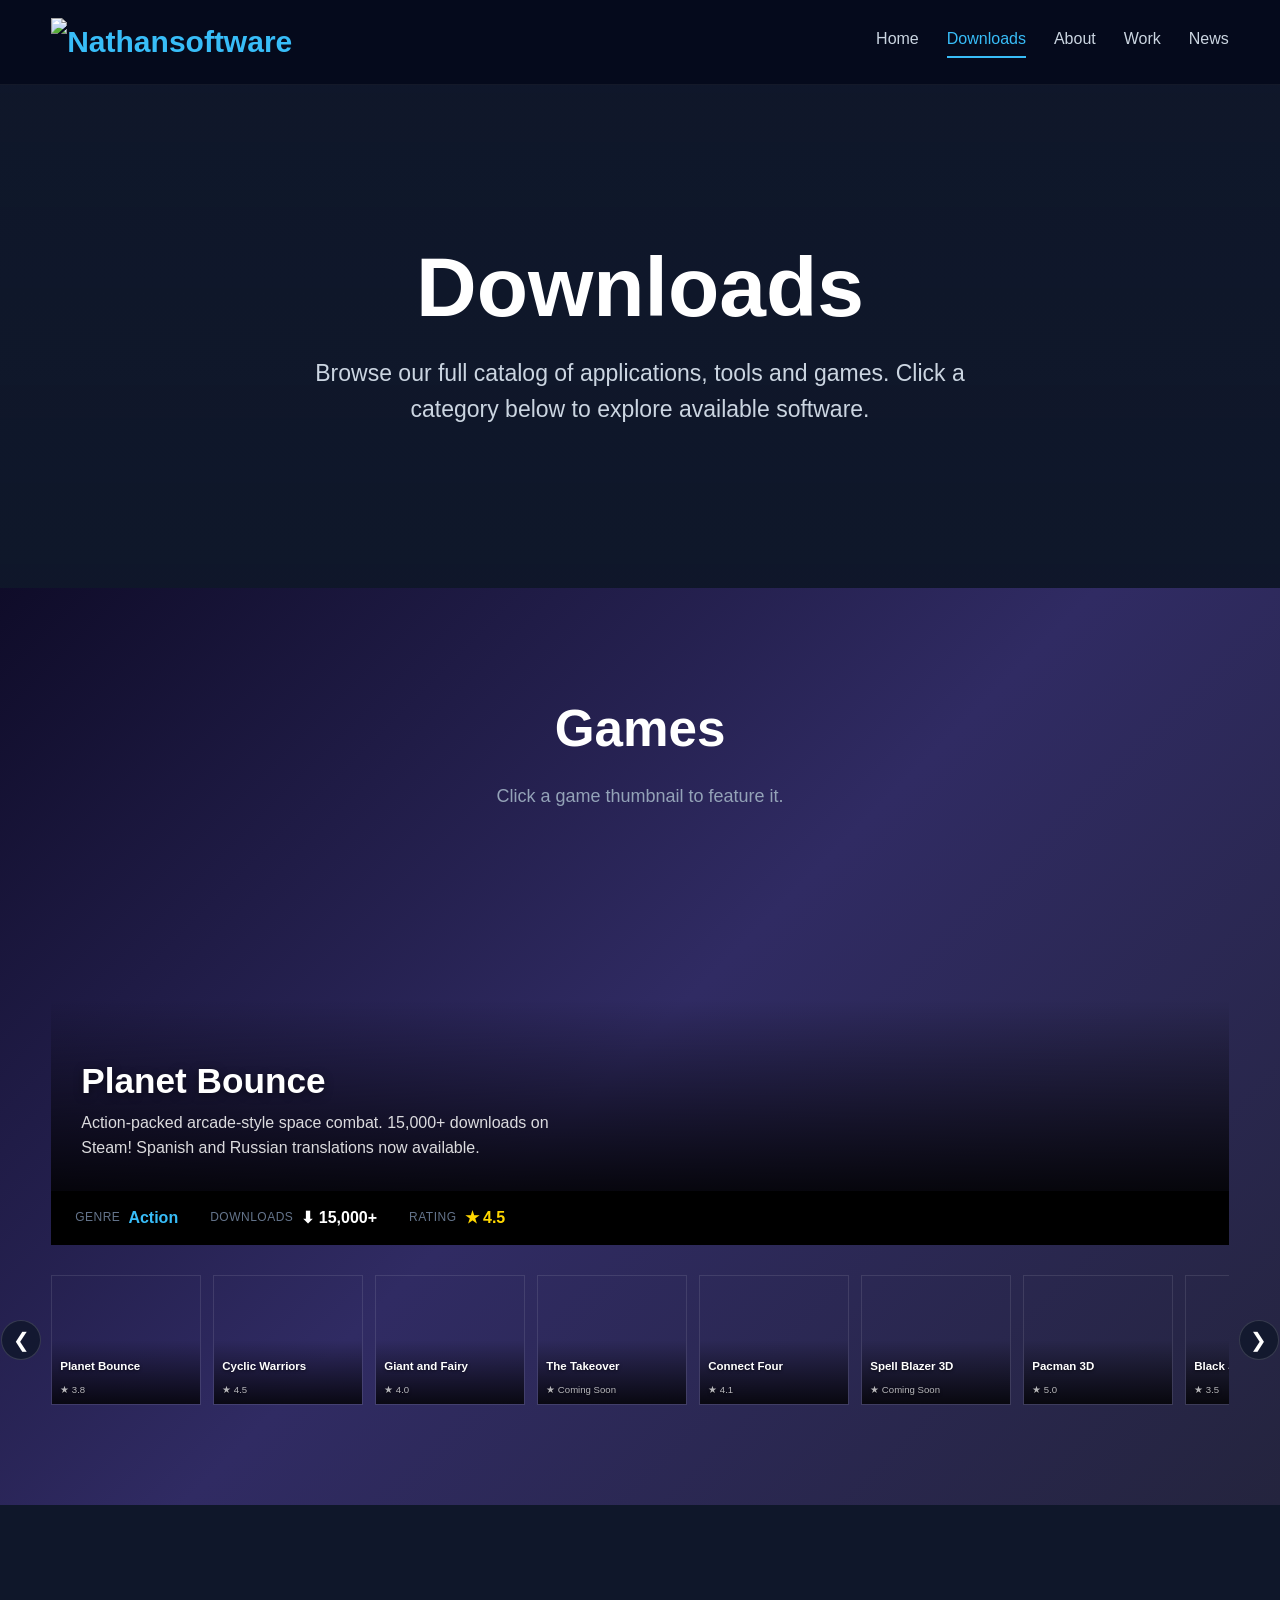
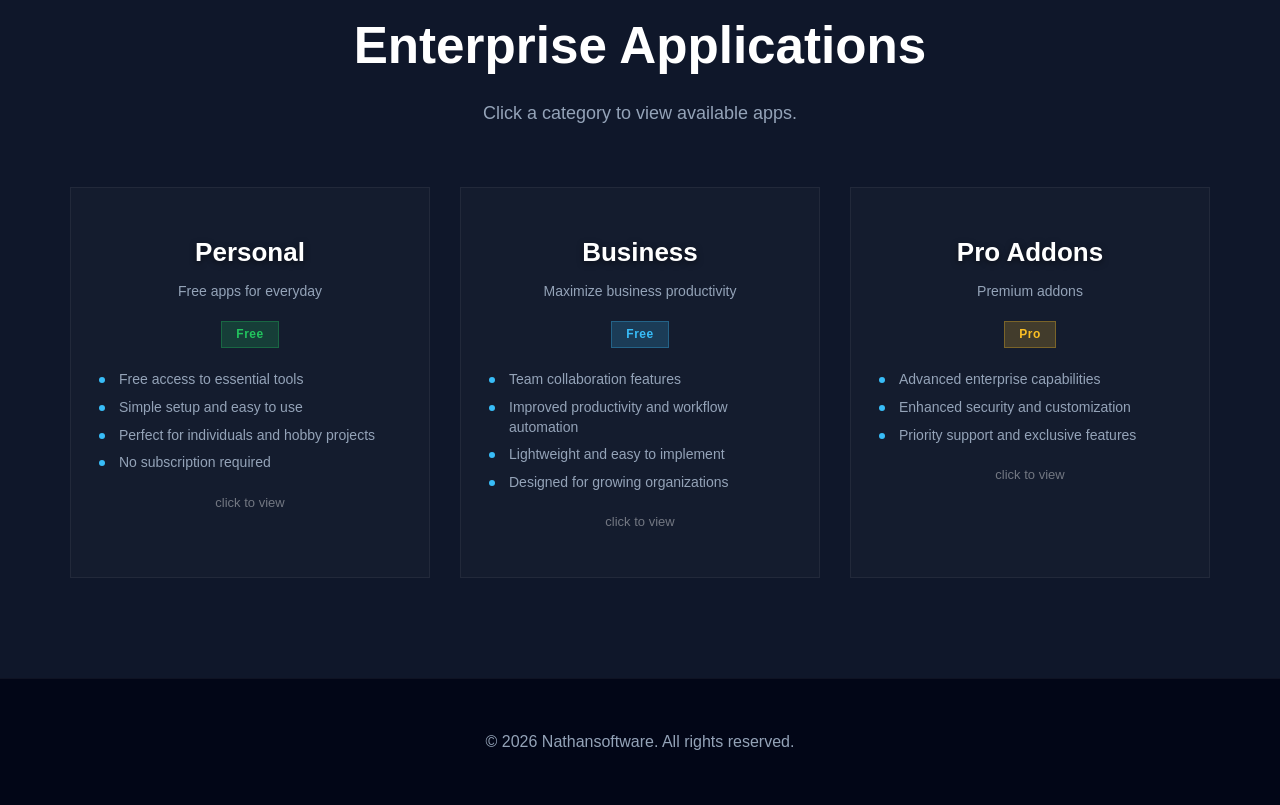
==== commit b3efec8c: "Icons and links updated for Downloads" ====
--- a/downloads.html
+++ b/downloads.html
@@ -88,7 +88,7 @@
             <div class="cat-card" onclick="toggleCategory('personal')" id="cat-personal">
                 <div class="cat-icon">&#128187;</div>
                 <h3>Personal</h3>
-                <div class="cat-count">4 free apps</div>
+                <div class="cat-count">Free apps for everyday</div>
                 <span class="cat-badge badge-free">Free</span>
                 <ul class="selling-points">
                     <li>Free access to essential tools</li>
@@ -101,8 +101,8 @@
             <div class="cat-card" onclick="toggleCategory('business')" id="cat-business">
                 <div class="cat-icon">&#128188;</div>
                 <h3>Business</h3>
-                <div class="cat-count">3 business apps</div>
-                <span class="cat-badge badge-biz">Business</span>
+                <div class="cat-count">Maximize business productivity</div>
+                <span class="cat-badge badge-biz">Free</span>
                 <ul class="selling-points">
                     <li>Team collaboration features</li>
                     <li>Improved productivity and workflow automation</li>
@@ -114,7 +114,7 @@
             <div class="cat-card" onclick="toggleCategory('pro')" id="cat-pro">
                 <div class="cat-icon">&#9889;</div>
                 <h3>Pro Addons</h3>
-                <div class="cat-count">3 premium addons</div>
+                <div class="cat-count">Premium addons</div>
                 <span class="cat-badge badge-pro">Pro</span>
                 <ul class="selling-points">
                     <li>Advanced enterprise capabilities</li>
@@ -146,25 +146,24 @@
         title: 'Personal (Free)',
         apps: [
             { name: 'Glass Pane Image Collector', desc: 'A lightweight personal tool for everyday productivity and screen management.', meta: 'Windows', link: 'https://sourceforge.net/projects/glass-pane-image-collector/', img: 'glass.png' },
-            { name: 'Lockdown Buddy', desc: 'Personal safety and security tool designed to keep you informed and protected.', meta: 'Windows', link: 'https://sourceforge.net/projects/lockdown-buddy/', img: 'lockdown.png' },
-            { name: 'ID Scanner', desc: 'Scan and verify identification documents quickly and securely from your Android device.', meta: 'Android', link: '#', img: 'ic.png' },
-            { name: 'Android Math Challenge', desc: 'Sharpen your math skills with timed challenges and progressively difficult puzzles.', meta: 'Android', link: '#', img: 'math.png' }
+            { name: 'Lockdown Buddy', desc: 'Personal safety and security tool designed to keep you informed and protected.', meta: 'Windows', link: 'https://sourceforge.net/projects/lockdown-buddy/', img: 'buddy.jpg' },
+            { name: 'Android Math Challenge', desc: 'Sharpen your math skills with timed challenges and progressively difficult puzzles.', meta: 'Android', link: 'https://sourceforge.net/projects/android-math-challenge/', img: 'math.png' }
         ]
     },
     business: {
         title: 'Business',
         apps: [
             { name: 'Easy Survey Creator', desc: 'Completely free survey software with tools to create, conduct, and analyze surveys with infinite questions. Over 4,000 downloads.', meta: 'Windows, Mac, Linux', link: 'https://sourceforge.net/projects/easy-survey-creator/', img: 'esc.png' },
-            { name: 'Advanced Business Timer', desc: 'Professional time-tracking and productivity management tool for businesses and freelancers.', meta: 'Windows', link: '#', img: 'timer.png' },
-            { name: 'Batch Text Writer', desc: 'Powerful batch file manipulation and text processing tool for automating repetitive tasks.', meta: 'Windows', link: '#', img: 'btw.jpg' }
+            { name: 'Advanced Business Timer', desc: 'Professional time-tracking and productivity management tool for businesses and freelancers.', meta: 'Windows', link: 'https://sourceforge.net/projects/android-math-challenge/', img: 'timer.png' },
+            { name: 'ID Scanner', desc: 'Scan and verify identification documents quickly and securely from your Android device.', meta: 'Android', link: 'https://github.com/Nathan-R1/IDScanner', img: 'ic.png' }
         ]
     },
     pro: {
         title: 'Pro Addons',
         apps: [
-            { name: 'Easy Survey Creator &mdash; Enterprise Plus', desc: 'Advanced survey features including custom branding, API access, team collaboration, and advanced analytics.', meta: 'Commercial License', link: 'https://sourceforge.net/projects/easy-survey-creator/', img: 'esc.png' },
-            { name: 'Batch Text Writer &mdash; Automation Suite', desc: 'Extended automation capabilities with regex support, template engine, scheduled runs, and cloud integration.', meta: 'Commercial License', link: '#', img: 'btw.jpg' },
-            { name: 'Advanced Business Timer &mdash; Team Edition', desc: 'Multi-user time tracking with reporting dashboards, payroll export, Slack/Teams integration, and project billing.', meta: 'Commercial License', link: '#', img: 'timer.png' }
+            { name: 'Easy Survey Creator &mdash; Enterprise Plus', desc: 'Advanced survey features including custom branding, API access, team collaboration, and advanced analytics.', meta: 'Commercial License', link: 'mailto:support@nathansoftware.com', img: 'esc.png' },
+            { name: 'Batch Text Writer &mdash; Automation Suite', desc: 'Extended automation capabilities with regex support, template engine, scheduled runs, and cloud integration.', meta: 'Commercial License', link: 'mailto:support@nathansoftware.com', img: 'btw.jpg' },
+            { name: 'Advanced Business Timer &mdash; Team Edition', desc: 'Multi-user time tracking with reporting dashboards, payroll export, Slack/Teams integration, and project billing.', meta: 'Commercial License', link: 'mailto:support@nathansoftware.com', img: 'timer.png' }
         ]
     }
 };
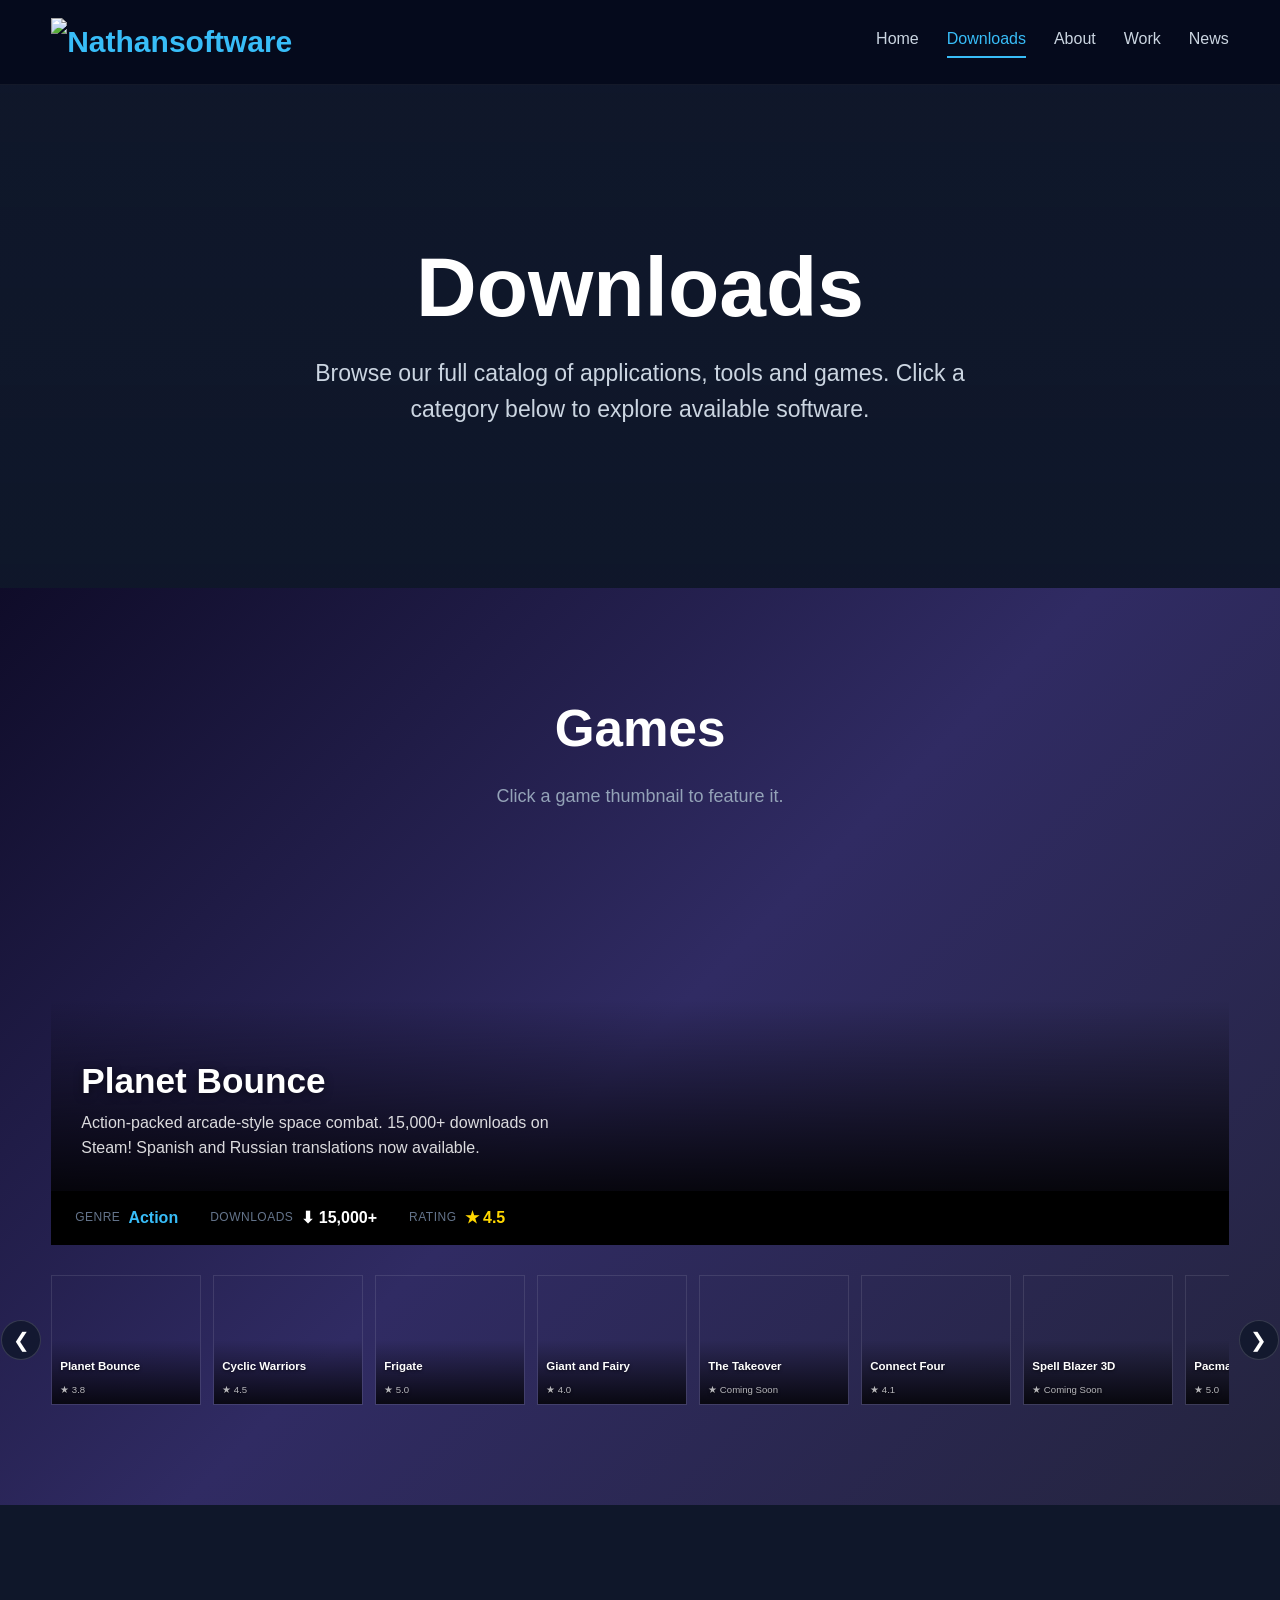
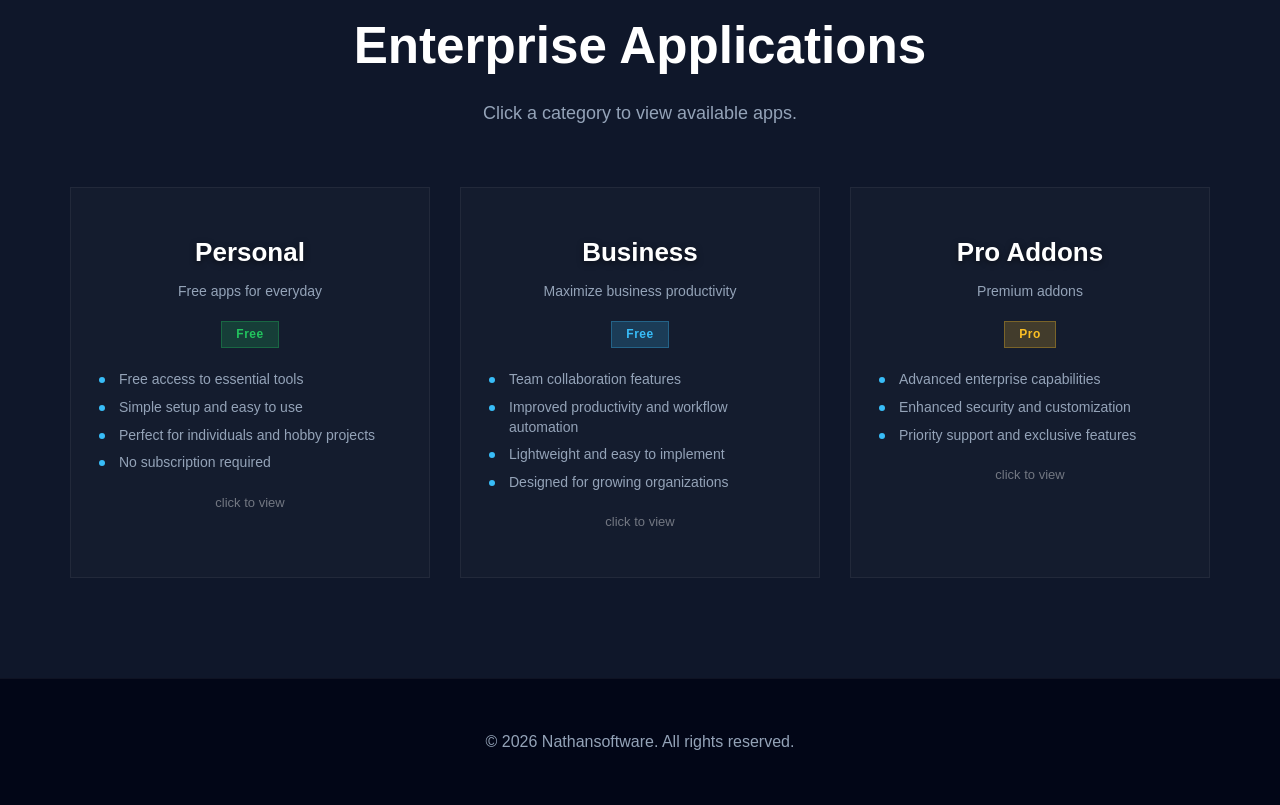
==== commit f9665e8e: "New frigate page" ====
--- a/downloads.html
+++ b/downloads.html
@@ -175,17 +175,18 @@
 const games = [
     { id: 0,  name: 'Planet Bounce',             genre: 'Action',   desc: 'Action-packed arcade-style space combat. 15,000+ downloads on Steam! Spanish and Russian translations now available.',              downloads: '15,000+', stars: '3.8', img: 'planetbounce-back.jpg', url: 'https://store.steampowered.com/app/1207770/Planet_Bounce/', bg: 'linear-gradient(135deg, #f7971e, #ffd200)' },
     { id: 1,  name: 'Cyclic Warriors',           genre: 'Action',   desc: 'Fast-paced time travel competitive movement shooter. Coming to Steam this month!',                                          downloads: '8,500+',    stars: '4.5',    img: 'cyclic.png',           url: 'https://store.steampowered.com/app/2746000/Cyclic_Warriors/', bg: 'linear-gradient(135deg, #667eea, #764ba2)' },
-    { id: 2,  name: 'Giant and Fairy',           genre: 'Action',   desc: 'An epic action game pitting mighty giants against elusive fairies in mythical battles.',                                    downloads: '100+',   stars: '4.0', img: 'giant-and-fairy-back.jpg', url: 'https://sourceforge.net/projects/fairy-and-giant/', bg: 'linear-gradient(135deg, #f093fb, #f5576c)' },
-    { id: 3,  name: 'The Takeover',              genre: 'Action',   desc: 'High-stakes action game where strategic planning meets fast execution.',                                                  downloads: '',     stars: 'Coming Soon',    img: 'takeover-back.jpg',      bg: 'linear-gradient(135deg, #4facfe, #00f2fe)' },
-    { id: 4,  name: 'Connect Four',              genre: 'Arcade',   desc: 'Classic Connect Four game with a sleek 3D twist and multiplayer modes.',                                                    downloads: '700+',   stars: '4.1', img: 'connect-four-back.png', url: 'https://nathan-r1.github.io/connect4-react/', bg: 'linear-gradient(135deg, #43e97b, #38f9d7)' },
-    { id: 5,  name: 'Spell Blazer 3D',           genre: 'Arcade',   desc: 'Fast-paced spell-casting arcade action in full 3D. Master the elements!',                                                   downloads: '',     stars: 'Coming Soon',    img: 'spellblazer3d-back.jpg', bg: 'linear-gradient(135deg, #fa709a, #fee140)' },
-    { id: 6,  name: 'Pacman 3D',                 genre: 'Arcade',   desc: 'The classic maze chase reimagined in stunning 3D with new power-ups.',                                                      downloads: '100+',   stars: '5.0', img: 'packman-back.jpg', url: 'https://github.com/Nathan-R1/Building-In-Unreal/tree/main/PacManProject', bg: 'linear-gradient(135deg, #fccb90, #d57eeb)' },
-    { id: 7,  name: 'Black Jack 21',             genre: 'Arcade',   desc: 'Classic blackjack card game with beautiful visuals and realistic physics.',                                                  downloads: '700+',   stars: '3.5', img: 'blackjack-back.jpg', url: 'https://sourceforge.net/projects/nathansoftware-games/', bg: 'linear-gradient(135deg, #e0c3fc, #8ec5fc)' },
-    { id: 8,  name: 'Reign of the Lords',        genre: 'Strategy', desc: 'Strategic kingdom management and conquest. Build your empire from the ground up.',                                        downloads: '40,000+',   stars: '5.0', bg: 'linear-gradient(135deg, #a18cd1, #fbc2eb)' },
-    { id: 9,  name: 'Wilderness Adventure RPG',  genre: 'Strategy', desc: 'Open-world RPG with deep exploration, quests, and character progression.',                                             downloads: '700+',   stars: '5.0', img: 'wilderness-back.jpg', url: 'https://sourceforge.net/projects/nathansoftware-games/', bg: 'linear-gradient(135deg, #84fab0, #8fd3f4)' },
-    { id: 10, name: 'Murder Mystery',            genre: 'Strategy', desc: 'Solve challenging murder cases through deduction, clues, and interrogation.',                                         downloads: '<100',   stars: '5.0', img: 'murder-mystery-back.jpg', bg: 'linear-gradient(135deg, #cfd9df, #e2ebf0)' },
-    { id: 11, name: 'Draskin Conflict',          genre: 'Strategy', desc: 'Tactical strategy game featuring deep gameplay, resource management, and war.',                                        downloads: '<100',   stars: '5.0', img: 'draskin-back.jpg', url: 'https://sourceforge.net/projects/draskin-conflict/', bg: 'linear-gradient(135deg, #ffecd2, #fcb69f)' },
-    { id: 12, name: 'Dog Smack 🐕',                genre: 'Arcade',   desc: 'A fun memory matching game featuring adorable dogs. Flip cards and find the pairs!',                                      downloads: '-',      stars: '5.0', img: 'dog-back.jpg', url: 'https://nathan-r1.github.io/Javascript-Dog-Memory-Game/', bg: 'linear-gradient(135deg, #a8e063, #56ab2f)' }
+    { id: 2, name: 'Frigate',                    genre: 'Strategy', desc: 'Tactical turn based space combat never seen before.',                                                               downloads: '-',      stars: '5.0', img: 'frigate.png', url: 'https://github.com/Nathan-R1/frigate-online', bg: 'linear-gradient(135deg, #1d976c, #93f9b9)' },
+    { id: 3,  name: 'Giant and Fairy',           genre: 'Action',   desc: 'An epic action game pitting mighty giants against elusive fairies in mythical battles.',                                    downloads: '100+',   stars: '4.0', img: 'giant-and-fairy-back.jpg', url: 'https://sourceforge.net/projects/fairy-and-giant/', bg: 'linear-gradient(135deg, #f093fb, #f5576c)' },
+    { id: 4,  name: 'The Takeover',              genre: 'Action',   desc: 'High-stakes action game where strategic planning meets fast execution.',                                                  downloads: '',     stars: 'Coming Soon',    img: 'takeover-back.jpg',      bg: 'linear-gradient(135deg, #4facfe, #00f2fe)' },
+    { id: 5,  name: 'Connect Four',              genre: 'Arcade',   desc: 'Classic Connect Four game with a sleek 3D twist and multiplayer modes.',                                                    downloads: '700+',   stars: '4.1', img: 'connect-four-back.png', url: 'https://nathan-r1.github.io/connect4-react/', bg: 'linear-gradient(135deg, #43e97b, #38f9d7)' },
+    { id: 6,  name: 'Spell Blazer 3D',           genre: 'Arcade',   desc: 'Fast-paced spell-casting arcade action in full 3D. Master the elements!',                                                   downloads: '',     stars: 'Coming Soon',    img: 'spellblazer3d-back.jpg', bg: 'linear-gradient(135deg, #fa709a, #fee140)' },
+    { id: 7,  name: 'Pacman 3D',                 genre: 'Arcade',   desc: 'The classic maze chase reimagined in stunning 3D with new power-ups.',                                                      downloads: '100+',   stars: '5.0', img: 'packman-back.jpg', url: 'https://github.com/Nathan-R1/Building-In-Unreal/tree/main/PacManProject', bg: 'linear-gradient(135deg, #fccb90, #d57eeb)' },
+    { id: 8,  name: 'Black Jack 21',             genre: 'Arcade',   desc: 'Classic blackjack card game with beautiful visuals and realistic physics.',                                                  downloads: '700+',   stars: '3.5', img: 'blackjack-back.jpg', url: 'https://sourceforge.net/projects/nathansoftware-games/', bg: 'linear-gradient(135deg, #e0c3fc, #8ec5fc)' },
+    { id: 9,  name: 'Reign of the Lords',        genre: 'Strategy', desc: 'Strategic kingdom management and conquest. Build your empire from the ground up.',                                        downloads: '40,000+',   stars: '5.0', bg: 'linear-gradient(135deg, #a18cd1, #fbc2eb)' },
+    { id: 10,  name: 'Wilderness Adventure RPG',  genre: 'Strategy', desc: 'Open-world RPG with deep exploration, quests, and character progression.',                                             downloads: '700+',   stars: '5.0', img: 'wilderness-back.jpg', url: 'https://sourceforge.net/projects/nathansoftware-games/', bg: 'linear-gradient(135deg, #84fab0, #8fd3f4)' },
+    { id: 11, name: 'Murder Mystery',            genre: 'Strategy', desc: 'Solve challenging murder cases through deduction, clues, and interrogation.',                                         downloads: '<100',   stars: '5.0', img: 'murder-mystery-back.jpg', bg: 'linear-gradient(135deg, #cfd9df, #e2ebf0)' },
+    { id: 12, name: 'Draskin Conflict',          genre: 'Strategy', desc: 'Tactical strategy game featuring deep gameplay, resource management, and war.',                                        downloads: '<100',   stars: '5.0', img: 'draskin-back.jpg', url: 'https://sourceforge.net/projects/draskin-conflict/', bg: 'linear-gradient(135deg, #ffecd2, #fcb69f)' },
+    { id: 13, name: 'Dog Smack 🐕',                genre: 'Arcade',   desc: 'A fun memory matching game featuring adorable dogs. Flip cards and find the pairs!',                                      downloads: '-',      stars: '5.0', img: 'dog-back.jpg', url: 'https://nathan-r1.github.io/Javascript-Dog-Memory-Game/', bg: 'linear-gradient(135deg, #a8e063, #56ab2f)' }
 ];
 
 let currentHero = 0;
